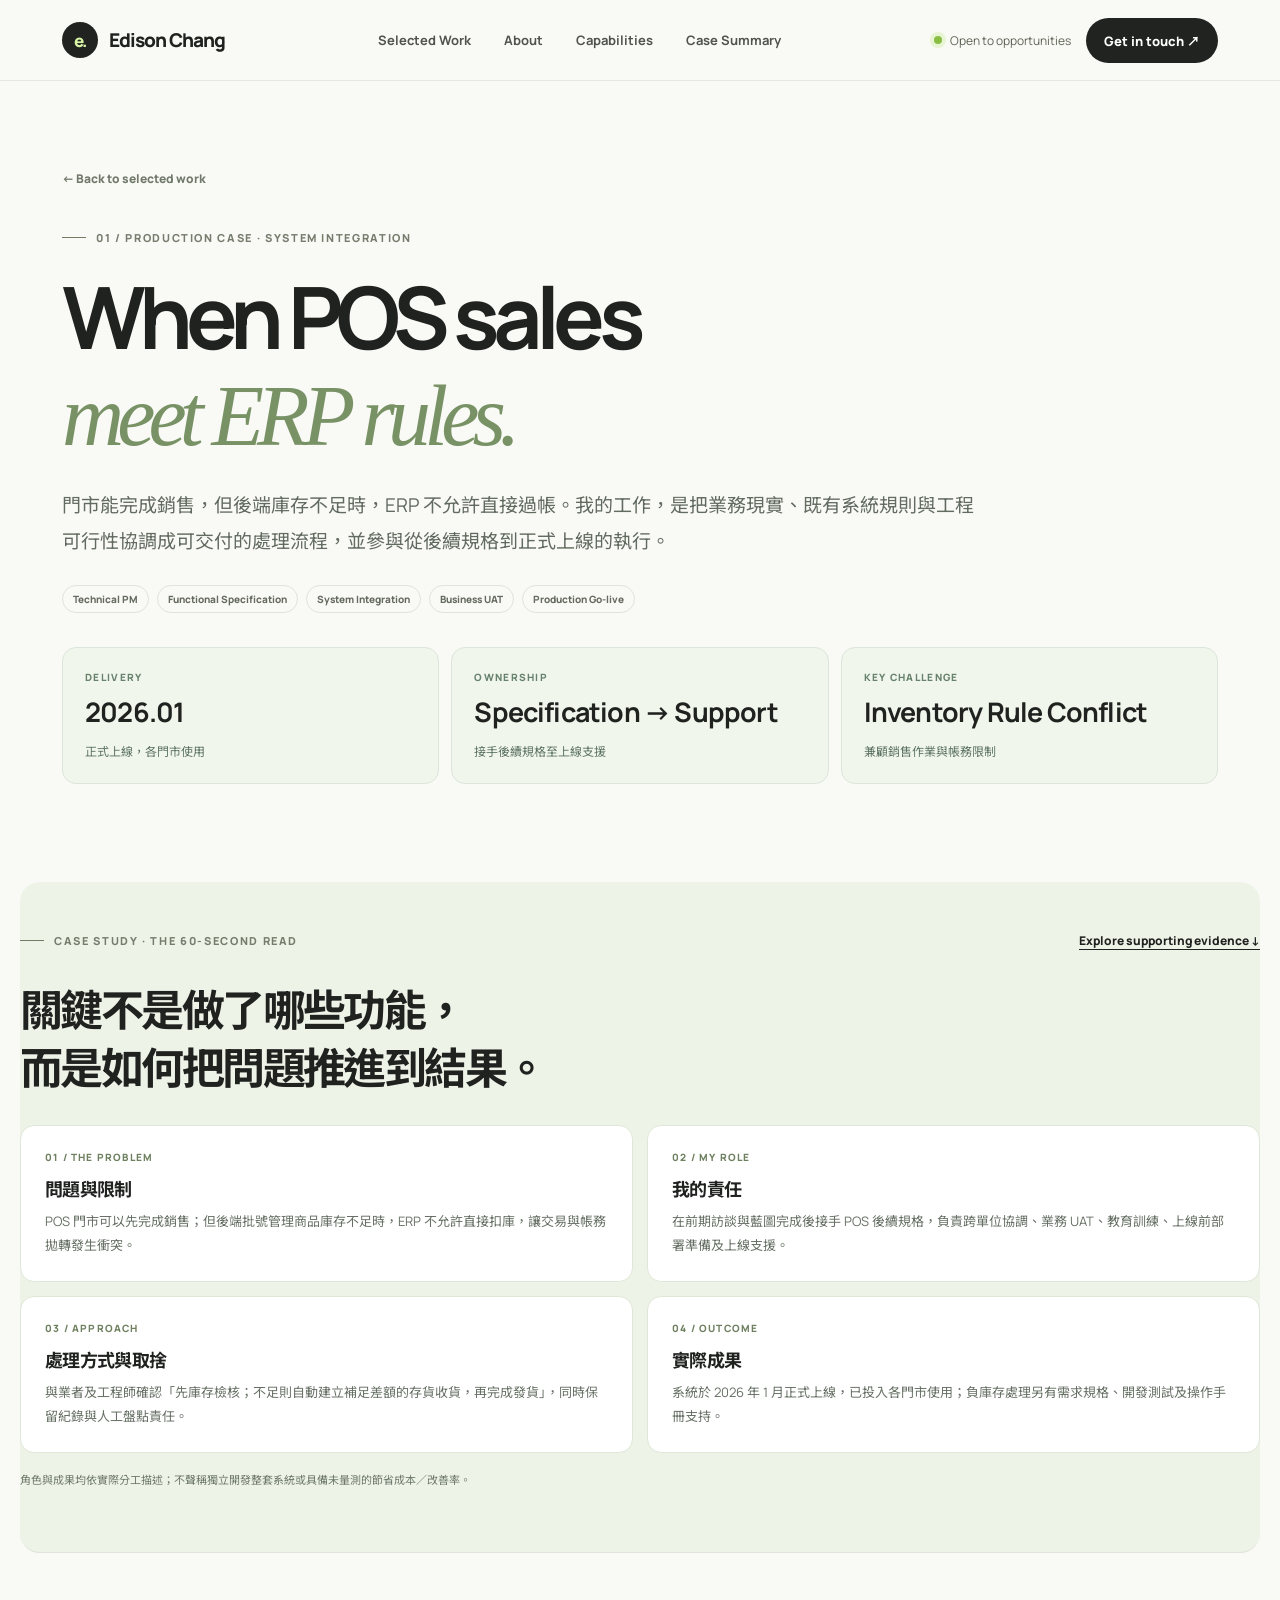
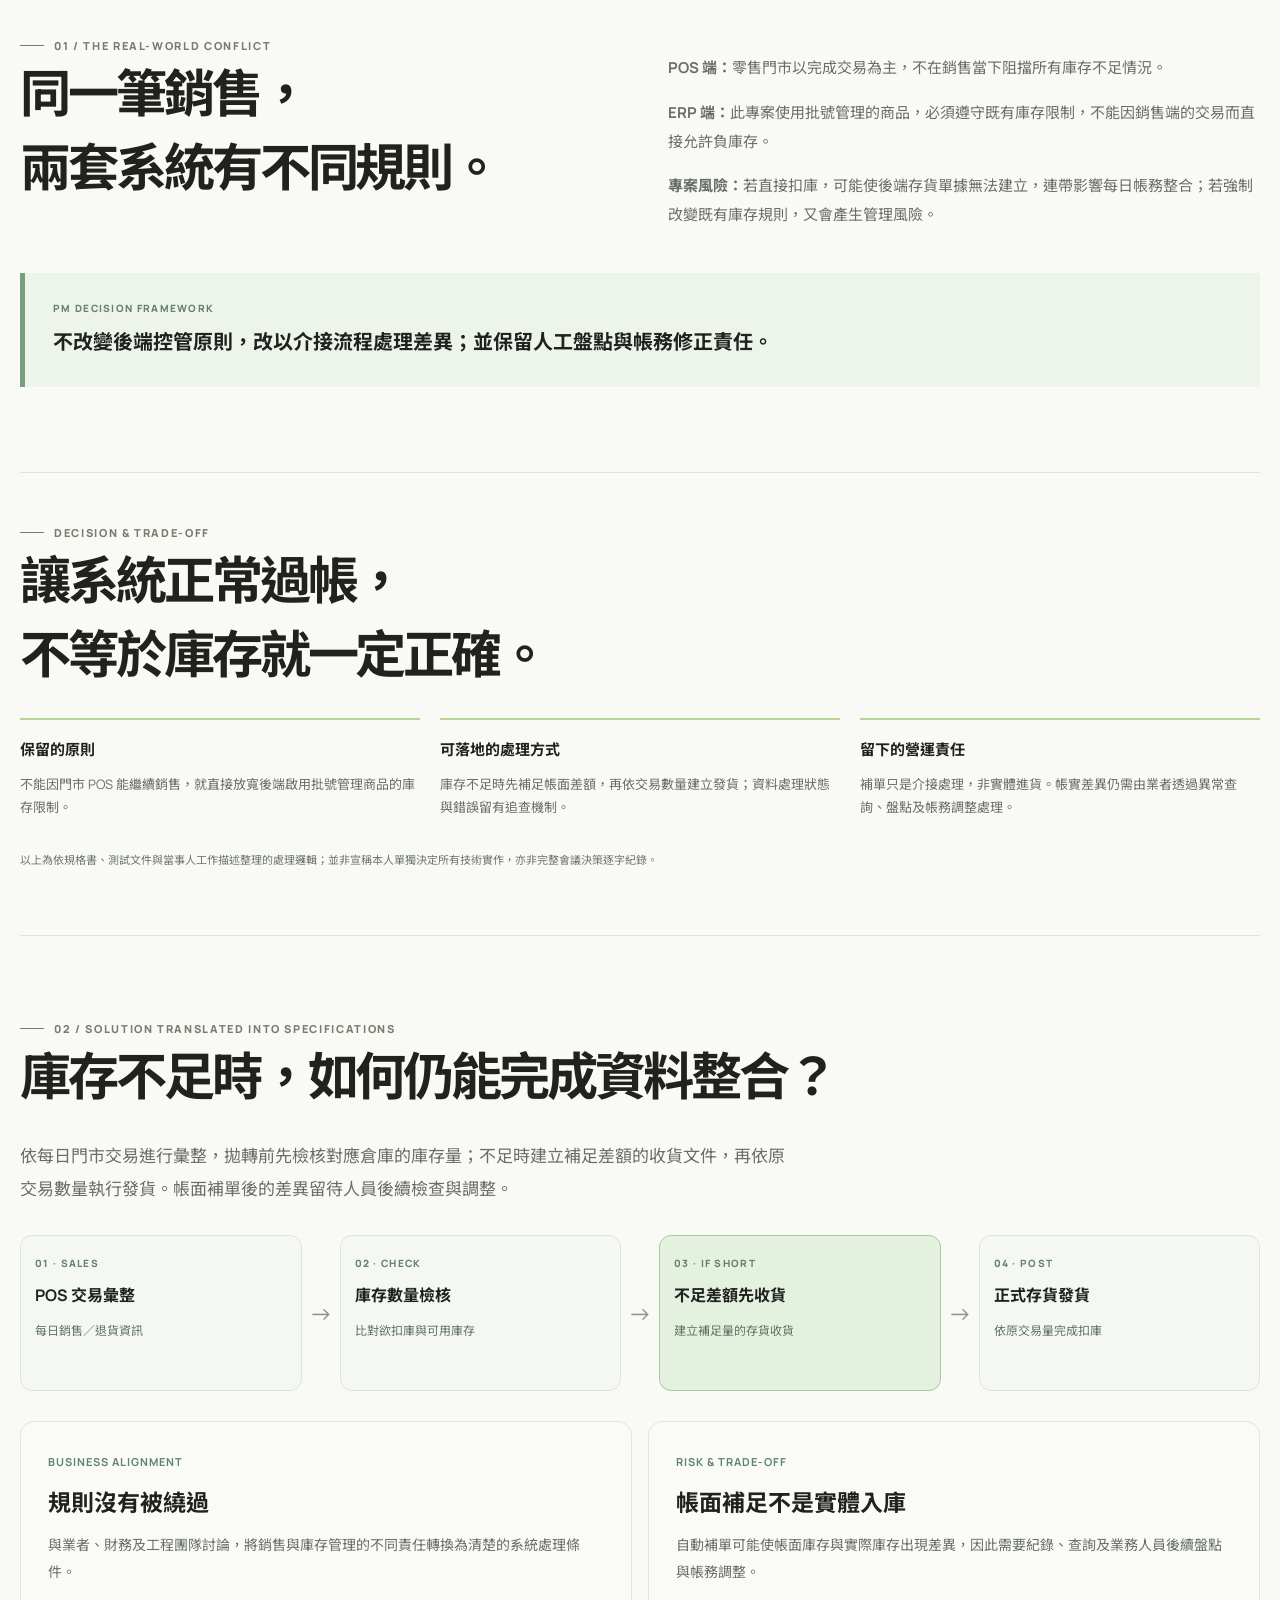
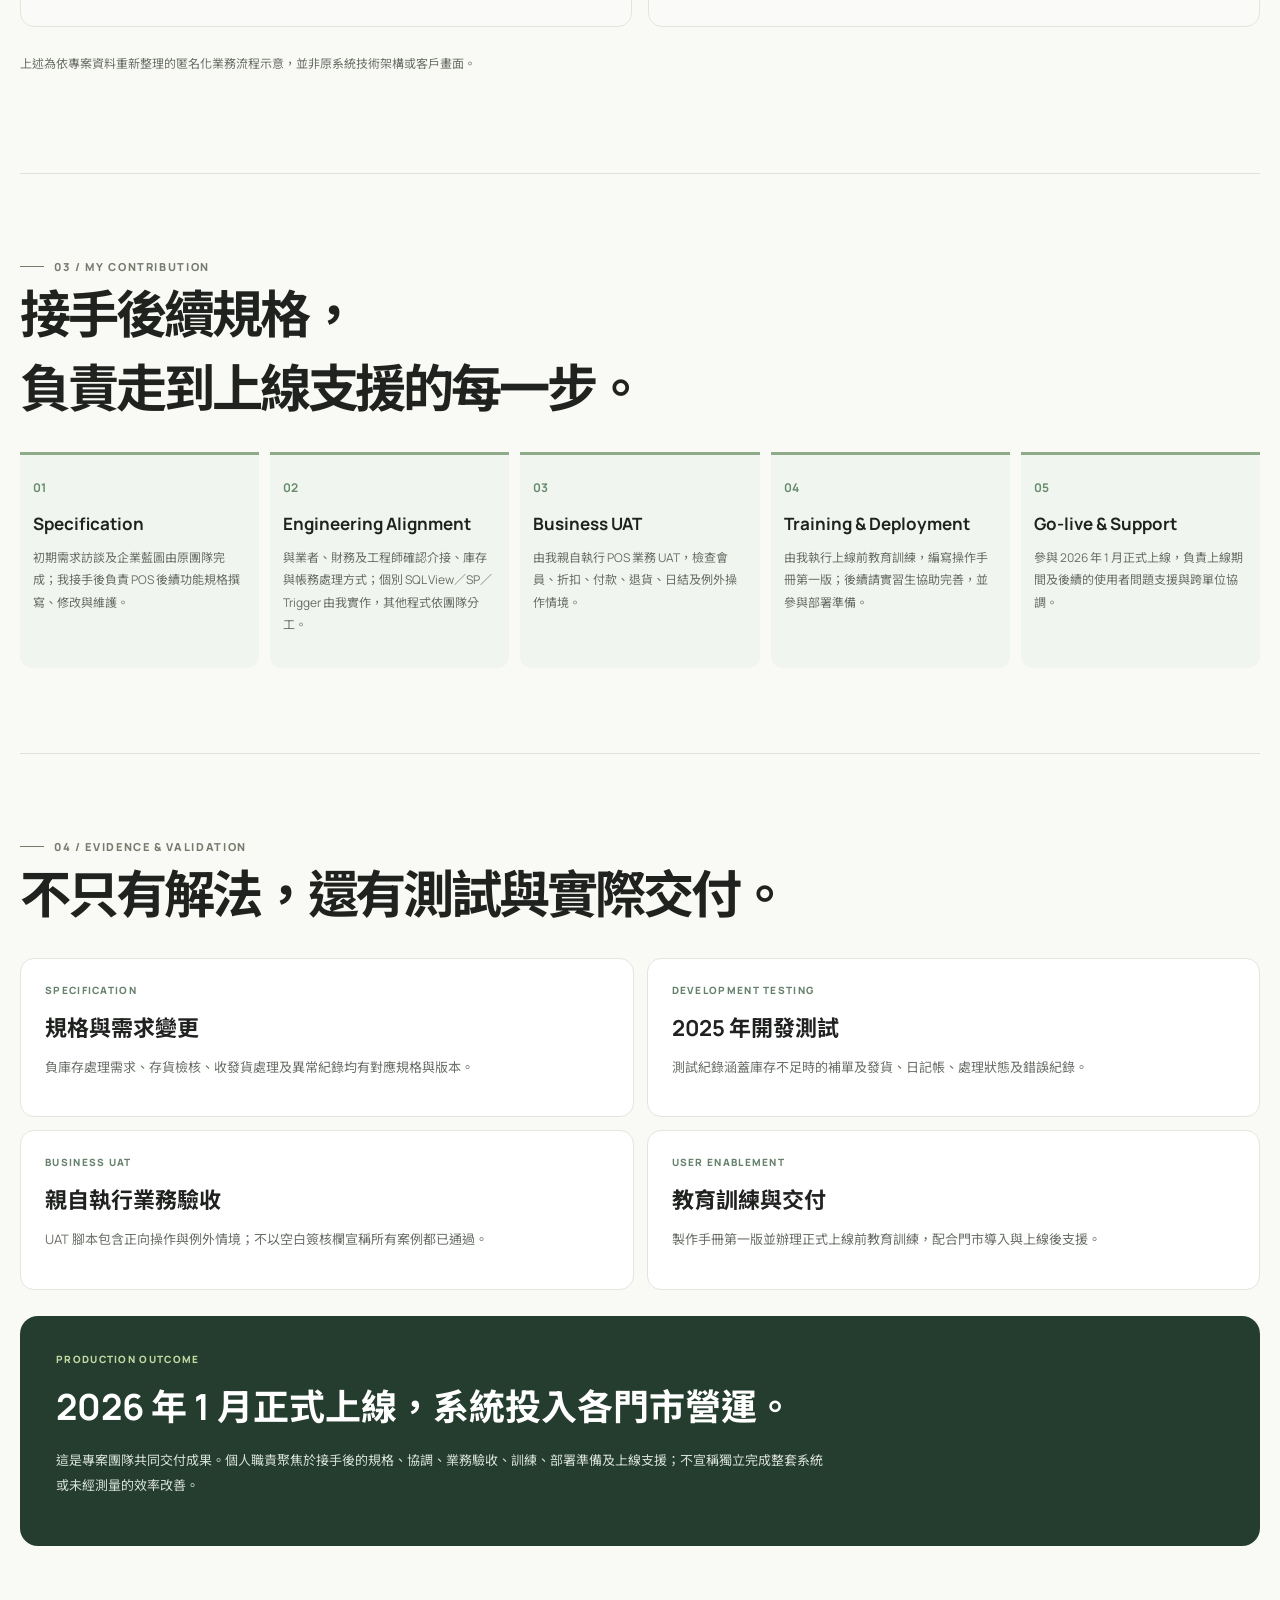
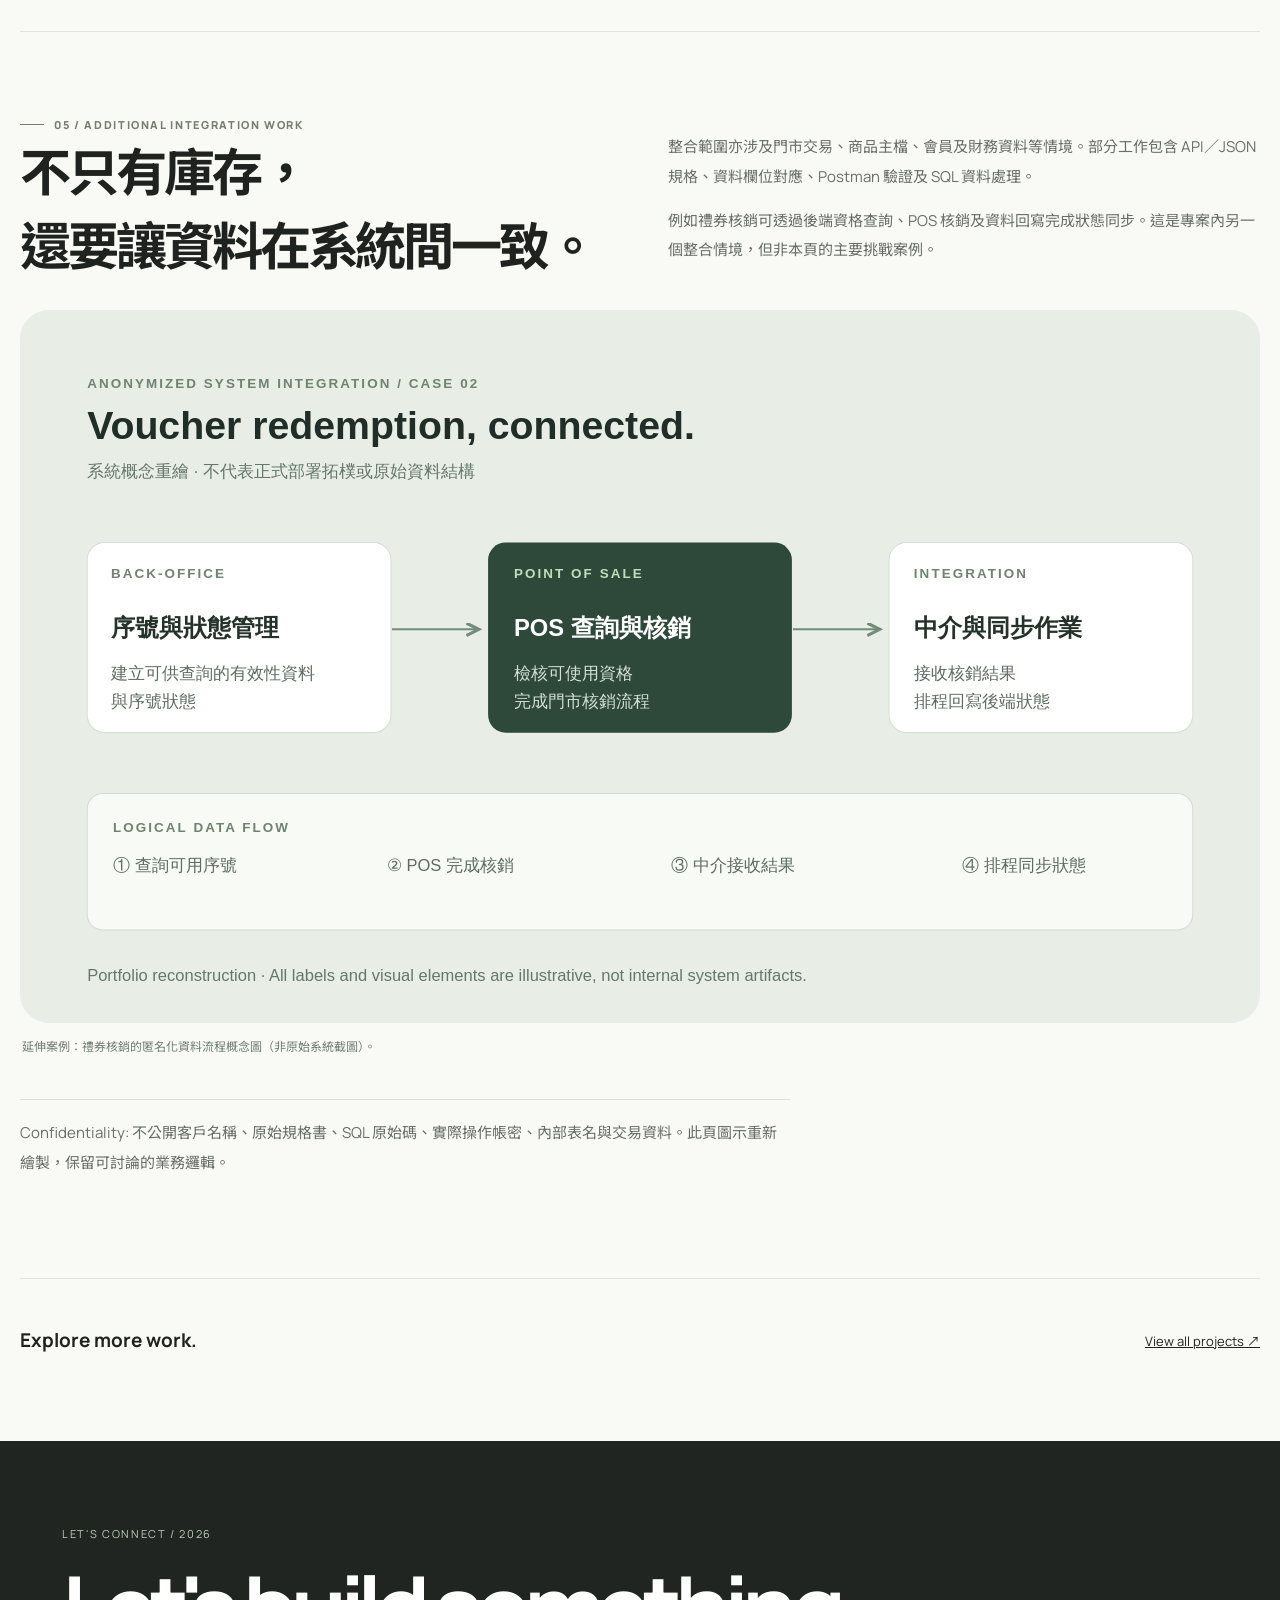
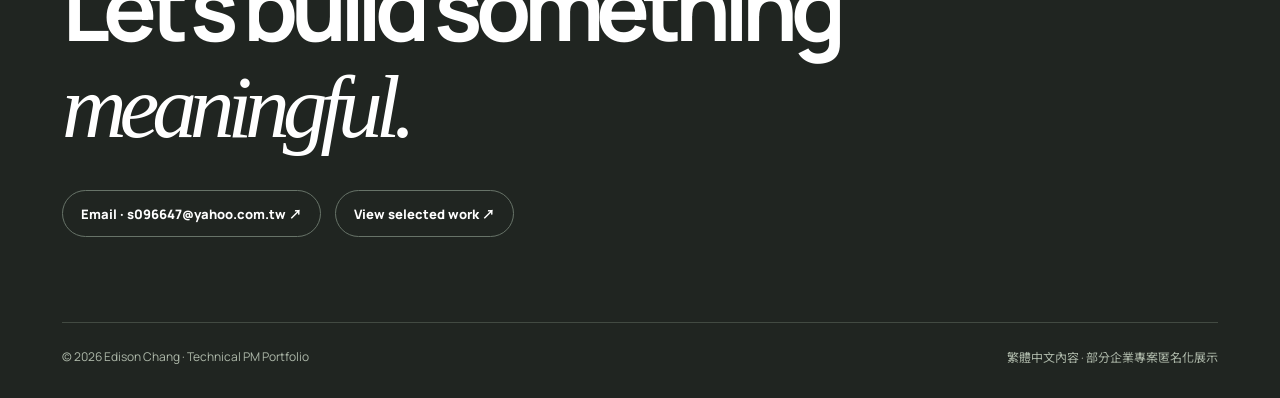
==== projects/voucher-system.html @ c7336bba "Add files via upload" ====
<!DOCTYPE html>
<!DOCTYPE html>

<html lang="zh-Hant"><head><meta charset="utf-8"/><meta content="width=device-width,initial-scale=1" name="viewport"/><meta content="Technical PM 專案案例：零售 POS 與 ERP 整合、負庫存規則衝突、功能規格、業務 UAT、教育訓練及正式上線。" name="description"/><title>POS &amp; Enterprise System Integration | Edison Chang</title><link href="../styles.css" rel="stylesheet"/></head><body><a class="skip-link" href="#main-content">跳至主要內容</a><header class="header"><div class="wrap nav"><a class="logo" href="../index.html"><span class="logo-mark">e.</span><span>Edison Chang</span></a><nav class="navlinks"><a href="../index.html#work">Selected Work</a><a href="../index.html#about">About</a><a href="../index.html#skills">Capabilities</a><a href="#executive-summary">Case Summary</a></nav><div class="nav-right"><span class="small-status"><i class="status-dot"></i>Open to opportunities</span><a class="btn" href="../index.html#contact">Get in touch ↗</a></div></div></header><main id="main-content">
<section class="wrap case-head v16-head">
<a class="back" href="../index.html#work">← Back to selected work</a>
<div class="overline" style="margin-top:42px">01 / PRODUCTION CASE · SYSTEM INTEGRATION</div>
<h1 class="case-title">When POS sales<br/><em class="voucher-italic">meet ERP rules.</em></h1>
<p class="case-lead">門市能完成銷售，但後端庫存不足時，ERP 不允許直接過帳。我的工作，是把業務現實、既有系統規則與工程可行性協調成可交付的處理流程，並參與從後續規格到正式上線的執行。</p>
<div class="case-tags"><span class="tag">Technical PM</span><span class="tag">Functional Specification</span><span class="tag">System Integration</span><span class="tag">Business UAT</span><span class="tag">Production Go-live</span></div>
<div class="v16-impact-strip"><div><small>DELIVERY</small><strong>2026.01</strong><span>正式上線，各門市使用</span></div><div><small>OWNERSHIP</small><strong>Specification → Support</strong><span>接手後續規格至上線支援</span></div><div><small>KEY CHALLENGE</small><strong>Inventory Rule Conflict</strong><span>兼顧銷售作業與帳務限制</span></div></div>
</section><section class="wrap case-section pm-executive" id="executive-summary">
<div class="pm-exec-top"><div class="overline">CASE STUDY · THE 60-SECOND READ</div><a class="pm-skip" href="#deep-dive">Explore supporting evidence ↓</a></div>
<h2>關鍵不是做了哪些功能，<br/>而是如何把問題推進到結果。</h2>
<div class="pm-decision-grid">
<article><span class="pm-kicker">01 / THE PROBLEM</span><h3>問題與限制</h3><p>POS 門市可以先完成銷售；但後端批號管理商品庫存不足時，ERP 不允許直接扣庫，讓交易與帳務拋轉發生衝突。</p></article>
<article><span class="pm-kicker">02 / MY ROLE</span><h3>我的責任</h3><p>在前期訪談與藍圖完成後接手 POS 後續規格，負責跨單位協調、業務 UAT、教育訓練、上線前部署準備及上線支援。</p></article>
<article><span class="pm-kicker">03 / APPROACH</span><h3>處理方式與取捨</h3><p>與業者及工程師確認「先庫存檢核；不足則自動建立補足差額的存貨收貨，再完成發貨」，同時保留紀錄與人工盤點責任。</p></article>
<article><span class="pm-kicker">04 / OUTCOME</span><h3>實際成果</h3><p>系統於 2026 年 1 月正式上線，已投入各門市使用；負庫存處理另有需求規格、開發測試及操作手冊支持。</p></article>
</div><p class="pm-evidence-note">角色與成果均依實際分工描述；不聲稱獨立開發整套系統或具備未量測的節省成本／改善率。</p>
</section>
<section class="wrap case-section v16-priority" id="deep-dive"><div class="overline">01 / The real-world conflict</div><div class="v16-split"><div><h2>同一筆銷售，<br/>兩套系統有不同規則。</h2></div><div><p><strong>POS 端：</strong>零售門市以完成交易為主，不在銷售當下阻擋所有庫存不足情況。</p><p><strong>ERP 端：</strong>此專案使用批號管理的商品，必須遵守既有庫存限制，不能因銷售端的交易而直接允許負庫存。</p><p><strong>專案風險：</strong>若直接扣庫，可能使後端存貨單據無法建立，連帶影響每日帳務整合；若強制改變既有庫存規則，又會產生管理風險。</p></div></div>
<div class="v16-callout"><span>PM DECISION FRAMEWORK</span><strong>不改變後端控管原則，改以介接流程處理差異；並保留人工盤點與帳務修正責任。</strong></div></section><section class="wrap case-section pm-decision-section"><div class="overline">DECISION &amp; TRADE-OFF</div><h2>讓系統正常過帳，<br/>不等於庫存就一定正確。</h2><div class="pm-tradeoff"><div><strong>保留的原則</strong><p>不能因門市 POS 能繼續銷售，就直接放寬後端啟用批號管理商品的庫存限制。</p></div><div><strong>可落地的處理方式</strong><p>庫存不足時先補足帳面差額，再依交易數量建立發貨；資料處理狀態與錯誤留有追查機制。</p></div><div><strong>留下的營運責任</strong><p>補單只是介接處理，非實體進貨。帳實差異仍需由業者透過異常查詢、盤點及帳務調整處理。</p></div></div><p class="pm-fineprint">以上為依規格書、測試文件與當事人工作描述整理的處理邏輯；並非宣稱本人單獨決定所有技術實作，亦非完整會議決策逐字紀錄。</p></section>
<section class="wrap case-section"><div class="overline">02 / Solution translated into specifications</div><h2>庫存不足時，如何仍能完成資料整合？</h2><p class="v15-lead">依每日門市交易進行彙整，拋轉前先檢核對應倉庫的庫存量；不足時建立補足差額的收貨文件，再依原交易數量執行發貨。帳面補單後的差異留待人員後續檢查與調整。</p>
<div class="v16-flow"><article><small>01 · SALES</small><strong>POS 交易彙整</strong><span>每日銷售／退貨資訊</span></article><i>→</i><article><small>02 · CHECK</small><strong>庫存數量檢核</strong><span>比對欲扣庫與可用庫存</span></article><i>→</i><article class="v16-highlight"><small>03 · IF SHORT</small><strong>不足差額先收貨</strong><span>建立補足量的存貨收貨</span></article><i>→</i><article><small>04 · POST</small><strong>正式存貨發貨</strong><span>依原交易量完成扣庫</span></article></div>
<div class="v15-dual"><article><span>BUSINESS ALIGNMENT</span><h3>規則沒有被繞過</h3><p>與業者、財務及工程團隊討論，將銷售與庫存管理的不同責任轉換為清楚的系統處理條件。</p></article><article><span>RISK &amp; TRADE-OFF</span><h3>帳面補足不是實體入庫</h3><p>自動補單可能使帳面庫存與實際庫存出現差異，因此需要紀錄、查詢及業務人員後續盤點與帳務調整。</p></article></div>
<p class="v15-caption">上述為依專案資料重新整理的匿名化業務流程示意，並非原系統技術架構或客戶畫面。</p></section>
<section class="wrap case-section"><div class="overline">03 / My contribution</div><h2>接手後續規格，<br/>負責走到上線支援的每一步。</h2>
<div class="v16-ownership"><article><b>01</b><h3>Specification</h3><p>初期需求訪談及企業藍圖由原團隊完成；我接手後負責 POS 後續功能規格撰寫、修改與維護。</p></article><article><b>02</b><h3>Engineering Alignment</h3><p>與業者、財務及工程師確認介接、庫存與帳務處理方式；個別 SQL View／SP／Trigger 由我實作，其他程式依團隊分工。</p></article><article><b>03</b><h3>Business UAT</h3><p>由我親自執行 POS 業務 UAT，檢查會員、折扣、付款、退貨、日結及例外操作情境。</p></article><article><b>04</b><h3>Training &amp; Deployment</h3><p>由我執行上線前教育訓練，編寫操作手冊第一版；後續請實習生協助完善，並參與部署準備。</p></article><article><b>05</b><h3>Go-live &amp; Support</h3><p>參與 2026 年 1 月正式上線，負責上線期間及後續的使用者問題支援與跨單位協調。</p></article></div></section>
<section class="wrap case-section"><div class="overline">04 / Evidence &amp; validation</div><h2>不只有解法，還有測試與實際交付。</h2><div class="v16-evidence-grid"><article><span>SPECIFICATION</span><h3>規格與需求變更</h3><p>負庫存處理需求、存貨檢核、收發貨處理及異常紀錄均有對應規格與版本。</p></article><article><span>DEVELOPMENT TESTING</span><h3>2025 年開發測試</h3><p>測試紀錄涵蓋庫存不足時的補單及發貨、日記帳、處理狀態及錯誤紀錄。</p></article><article><span>BUSINESS UAT</span><h3>親自執行業務驗收</h3><p>UAT 腳本包含正向操作與例外情境；不以空白簽核欄宣稱所有案例都已通過。</p></article><article><span>USER ENABLEMENT</span><h3>教育訓練與交付</h3><p>製作手冊第一版並辦理正式上線前教育訓練，配合門市導入與上線後支援。</p></article></div>
<div class="v16-result"><small>PRODUCTION OUTCOME</small><h3>2026 年 1 月正式上線，系統投入各門市營運。</h3><p>這是專案團隊共同交付成果。個人職責聚焦於接手後的規格、協調、業務驗收、訓練、部署準備及上線支援；不宣稱獨立完成整套系統或未經測量的效率改善。</p></div></section>
<section class="wrap case-section"><div class="overline">05 / Additional integration work</div><div class="v16-split"><h2>不只有庫存，<br/>還要讓資料在系統間一致。</h2><div><p>整合範圍亦涉及門市交易、商品主檔、會員及財務資料等情境。部分工作包含 API／JSON 規格、資料欄位對應、Postman 驗證及 SQL 資料處理。</p><p>例如禮券核銷可透過後端資格查詢、POS 核銷及資料回寫完成狀態同步。這是專案內另一個整合情境，但非本頁的主要挑戰案例。</p></div></div><figure class="voucher-figure voucher-figure-secondary"><img alt="禮券資格查詢、POS 核銷與資料同步之匿名化概念圖" loading="lazy" src="../assets/voucher-workflow-concept.svg"/><figcaption>延伸案例：禮券核銷的匿名化資料流程概念圖（非原始系統截圖）。</figcaption></figure><p class="v16-confidential">Confidentiality: 不公開客戶名稱、原始規格書、SQL 原始碼、實際操作帳密、內部表名與交易資料。此頁圖示重新繪製，保留可討論的業務邏輯。</p></section>
<div class="wrap case-next"><strong>Explore more work.</strong><a href="../index.html#work">View all projects ↗</a></div>
</main><footer class="footer" id="contact"><div class="wrap"><div class="footer-label">LET'S CONNECT / 2026</div><h2 class="footer-big">Let's build something<br/><em>meaningful.</em></h2><div class="footer-actions"><a aria-label="寄送求職聯絡 Email 至 s096647@yahoo.com.tw" class="btn btn-outline" href="mailto:s096647@yahoo.com.tw">Email · s096647@yahoo.com.tw ↗</a><a class="btn btn-outline" href="../index.html#work">View selected work ↗</a></div><div class="footer-row"><span>© 2026 Edison Chang · Technical PM Portfolio</span><span>繁體中文內容 · 部分企業專案匿名化展示</span></div></div></footer></body></html>
---- styles.css ----
@import url('https://fonts.googleapis.com/css2?family=DM+Sans:wght@400;500;600;700&family=Manrope:wght@400;500;600;700;800&family=Noto+Sans+TC:wght@400;500;600;700&display=swap');
:root{--ink:#202220;--muted:#797a74;--paper:#f9f9f5;--surface:#fff;--line:#e7e8e1;--green:#c9ee89;--radius:20px;--max:1240px}*{box-sizing:border-box}html{scroll-behavior:smooth}body{margin:0;color:var(--ink);background:var(--paper);font-family:'Manrope','Noto Sans TC',sans-serif;-webkit-font-smoothing:antialiased}a{color:inherit;text-decoration:none}a:focus-visible,button:focus-visible{outline:3px solid #88b82e;outline-offset:3px}.wrap{max-width:var(--max);margin:auto;padding:0 42px}.header{background:rgba(249,249,245,.96);border-bottom:1px solid #e7e7df;position:sticky;top:0;z-index:50;backdrop-filter:blur(18px)}.nav{height:80px;display:flex;align-items:center;justify-content:space-between;gap:25px}.logo{display:flex;align-items:center;gap:11px;font-weight:800;letter-spacing:-.055em;font-size:19px}.logo-mark{width:36px;height:36px;border-radius:50%;background:#202320;color:#d7f3a4;display:grid;place-items:center;font-size:17px;letter-spacing:-.08em}.navlinks{display:flex;gap:33px;font-size:13px;color:#50534e;font-weight:700;align-items:center}.navlinks a:hover{color:#738f30}.nav-right{display:flex;gap:15px;align-items:center}.small-status{font-size:12px;display:flex;align-items:center;gap:8px;color:#5f6456}.status-dot{height:8px;width:8px;border-radius:50%;background:#8abd43;box-shadow:0 0 0 4px #e8f5d4}.menu-link{display:none}.btn{border-radius:100px;background:#202320;color:#fff;font-size:13px;font-weight:800;padding:13px 18px;display:inline-flex;align-items:center;justify-content:center;gap:12px;transition:transform .22s,background .22s}.btn:hover{transform:translateY(-2px);background:#465239}.btn-outline{border:1px solid #cbd0c6;background:transparent;color:var(--ink)}.btn-outline:hover{background:#edefe7}.intro{padding-top:100px;padding-bottom:70px;display:grid;grid-template-columns:1.45fr .55fr;gap:50px;align-items:end}.overline{display:flex;gap:10px;align-items:center;text-transform:uppercase;letter-spacing:.15em;font-size:11px;font-weight:800;color:#777d6e}.overline:before{content:'';width:24px;height:1px;background:#747c66}.hero-title{font-size:clamp(51px,6.45vw,93px);letter-spacing:-.09em;line-height:1.055;font-weight:700;margin:28px 0 22px;max-width:990px}.hero-title .italic{font-family:Georgia,serif;font-weight:400;font-style:italic;letter-spacing:-.09em}.hero-title .mint{display:inline-block;background:#def4b5;padding:0 .12em .1em;border-radius:9px;transform:rotate(-1.4deg)}.hero-copy{font-size:16px;line-height:1.95;color:#666960;max-width:670px;margin:0}.hero-aside{display:flex;flex-direction:column;align-items:flex-start;gap:25px;padding-bottom:10px}.avatar{height:66px;width:66px;border-radius:50%;display:grid;place-items:center;background:#e2ead6;border:1px solid #d3dec2;font-family:Georgia,serif;font-size:23px;color:#3f4b33}.hero-aside p{font-size:12px;line-height:1.85;color:#74766e;max-width:240px;margin:0}.hero-cta{display:flex;gap:12px;flex-wrap:wrap}.section{padding:35px 0 120px}.section-line{border-top:1px solid #d6d8d0;padding-top:26px;display:flex;justify-content:space-between;align-items:center;gap:20px;margin-bottom:37px}.section-label{font-size:13px;font-weight:800;letter-spacing:-.035em}.section-note{font-size:12px;color:#81847b}.project-grid{display:grid;grid-template-columns:repeat(12,minmax(0,1fr));gap:62px 24px}.project{grid-column:span 6;min-width:0}.project.main{grid-column:span 12}.project-art{height:376px;border-radius:16px;position:relative;overflow:hidden;display:block;transition:transform .32s cubic-bezier(.2,.7,.2,1),box-shadow .32s;background:#dde6d6}.project.main .project-art{height:470px}.project-art:hover{transform:translateY(-5px);box-shadow:0 25px 60px rgba(29,39,25,.12)}.project-art .art-caption{position:absolute;top:19px;left:21px;font-size:10px;font-weight:800;letter-spacing:.08em;z-index:4;background:rgba(255,255,255,.86);padding:8px 11px;border-radius:50px;backdrop-filter:blur(8px)}.project-meta{display:flex;align-items:flex-start;justify-content:space-between;margin-top:19px;gap:20px}.project h3{font-size:23px;letter-spacing:-.055em;line-height:1.38;margin:0 0 8px}.project p{font-size:13px;color:#777a74;line-height:1.8;margin:0}.project .num{font-size:11px;color:#93978e;font-weight:800;padding-top:7px;white-space:nowrap}.taglist{margin-top:15px;display:flex;gap:7px;flex-wrap:wrap}.tag{font-size:10px;font-weight:800;border:1px solid #e2e3db;padding:6px 10px;border-radius:50px;color:#666b61}.project.main .project-meta{padding:0 4px}.project.main h3{font-size:28px}.art-projectflow{background:#d9e7d2}.art-projectflow:before{content:'';position:absolute;width:640px;height:640px;border-radius:50%;background:#c5ddbc;right:-70px;top:-265px}.art-projectflow:after{content:'';position:absolute;inset:auto auto -200px -160px;height:500px;width:500px;border:1px solid rgba(70,100,61,.13);border-radius:50%}.art-window{position:absolute;left:13%;right:13%;top:17%;bottom:-45px;background:#fff;border:1px solid #d1d6cf;box-shadow:0 25px 45px rgba(53,70,50,.19);border-radius:13px 13px 0 0;transform:rotate(-3deg);display:flex;overflow:hidden;z-index:2}.art-side{width:22%;background:#1e2828;color:#a9c3bb;padding:17px 12px;display:flex;flex-direction:column;gap:19px;flex-shrink:0}.art-side .art-brand{font-size:15px;font-weight:800;color:#f0ffea}.art-side i{display:block;width:74%;height:7px;background:#4e625b;border-radius:10px}.art-side i:nth-child(3){width:52%}.art-side i:nth-child(4){width:87%}.art-work{padding:21px 23px;width:78%;background:#fcfdfb}.art-toolbar{height:11px;width:39%;background:#3d4740;border-radius:8px;margin-bottom:26px}.art-cards{display:flex;gap:10px}.art-kpi{flex:1;border:1px solid #e3e8e0;background:#f6f9f5;border-radius:10px;height:100px;padding:15px}.art-kpi small{display:block;height:6px;background:#b5c5b1;border-radius:8px;width:55%}.art-kpi b{display:block;font-size:24px;margin-top:9px;color:#2b3430;line-height:1}.art-kpi:first-child{background:#e8f4dd}.art-chart{margin-top:14px;background:#f8faf7;border:1px solid #e3e8e0;border-radius:9px;padding:22px;height:150px;display:flex;align-items:flex-end;gap:12px}.art-chart i{display:block;flex:1;height:var(--h);background:#a4c4a8;border-radius:5px 5px 0 0}.art-chart i:nth-child(2n){background:#315a4a}.art-voucher{background:#ebe8dd}.art-voucher:before{content:'';position:absolute;background:#d7d0be;border-radius:50%;width:340px;height:340px;right:-90px;top:-150px}.flow-poster{position:absolute;left:9%;right:9%;top:17%;bottom:15%;background:#262b26;color:#fff;display:flex;align-items:center;justify-content:center;padding:25px;border-radius:12px;box-shadow:0 25px 50px rgba(15,18,14,.25);transform:rotate(-3deg)}.flow-unit{display:flex;align-items:center;gap:12px;width:100%;justify-content:center}.flow-unit .block{width:24%;padding:20px 8px;text-align:center;border:1px solid #a7ae9f;color:#e3e9dc;font-size:12px;border-radius:8px;font-weight:700}.flow-unit .block.strong{background:#d9edbd;color:#243026;border-color:#d9edbd}.flow-unit .arrow{font-size:23px;color:#cfe5b8}.flow-bottom{position:absolute;bottom:25px;left:30px;color:#9eae9d;font-size:10px;letter-spacing:.13em}.art-robot{background:#e7dfe9}.art-robot:before{content:'';position:absolute;width:440px;height:440px;background:#d5c8e0;border-radius:50%;top:75px;right:25px}.robot-caption{position:absolute;top:65px;left:36px;color:#53405a;font-family:Georgia,serif;font-style:italic;font-size:52px;letter-spacing:-.06em;z-index:2}.robot{position:absolute;right:17%;bottom:-55px;width:200px;height:295px;z-index:2}.robot-head{width:150px;height:121px;border-radius:48% 48% 39% 39%;background:#f7f6f0;border:4px solid #b6abbf;position:absolute;left:25px;top:0;box-shadow:inset 0 -17px 21px #e0dae1}.robot-face{background:#30303b;height:79px;width:116px;border-radius:47px 47px 37px 37px;position:absolute;left:17px;top:15px}.robot-face:before,.robot-face:after{content:'';position:absolute;width:14px;height:12px;border-radius:50%;background:#b8f2ce;top:30px;box-shadow:0 0 12px #a6f4cf}.robot-face:before{left:28px}.robot-face:after{right:28px}.robot-body{position:absolute;left:30px;top:120px;width:140px;height:170px;background:linear-gradient(140deg,#fff,#cec7d4);border-radius:50px 50px 42px 42px;border:4px solid #b6abbf}.robot-panel{position:absolute;left:46px;top:32px;width:48px;height:65px;border-radius:10px;background:#323341;border:5px solid #aaa1b0}.art-robot .sticker{position:absolute;bottom:25px;left:30px;z-index:3;background:#fff;border-radius:100px;padding:10px 15px;font-size:11px;font-weight:800;transform:rotate(-6deg)}.art-auto{background:#dde5ef}.art-auto:before{content:'';position:absolute;inset:0;background:radial-gradient(circle at 70% 25%,#c3d1ed,transparent 49%)}.auto-window{position:absolute;top:18%;left:12%;width:76%;height:77%;background:#f9fafc;border:1px solid #c9d2e1;border-radius:12px;box-shadow:0 28px 50px #778ca75e;transform:rotate(3deg);padding:15px}.auto-top{height:23px;border-bottom:1px solid #d9e0e9;color:#6e7994;font-size:9px;font-weight:800}.auto-canvas{display:flex;align-items:center;gap:9px;justify-content:center;height:85%}.auto-node{height:68px;flex:1;border:1px solid #cfdae9;background:white;border-radius:10px;display:flex;align-items:center;justify-content:center;text-align:center;font-size:10px;font-weight:800;color:#48566f;padding:7px}.auto-node:first-child{background:#e5edfa}.auto-node:last-child{background:#d7e9e2}.auto-arrow{font-size:18px;color:#6785a9}.mini-rule{height:1px;background:#dbddd4;margin:14px 0}.two-col{display:grid;grid-template-columns:1fr 1fr;gap:70px}.section-title{font-size:clamp(34px,4.3vw,56px);letter-spacing:-.065em;line-height:1.22;margin:0 0 24px}.copy{color:#6d716b;font-size:15px;line-height:2}.skills{display:grid;grid-template-columns:repeat(3,1fr);gap:18px}.skill-block{border-top:1px solid #d9dcd3;padding-top:18px}.skill-block span{font-size:11px;color:#8d9186}.skill-block h4{margin:13px 0;font-size:18px;letter-spacing:-.035em}.skill-block p{color:#73776d;font-size:13px;line-height:1.9}.footer{background:#202521;color:#fff;margin-top:40px;padding:85px 0 32px}.footer-label{font-size:11px;color:#bccdb8;text-transform:uppercase;letter-spacing:.15em}.footer-big{font-size:clamp(39px,7vw,95px);letter-spacing:-.08em;line-height:1.07;margin:18px 0 35px;max-width:920px}.footer-big em{font-family:Georgia,serif;font-weight:400}.footer-actions{display:flex;gap:14px;flex-wrap:wrap}.footer .btn{background:#d7efb8;color:#263126}.footer .btn:hover{background:#fff}.footer .btn-outline{background:transparent;color:#fff;border-color:#677368}.footer-row{border-top:1px solid #424a42;margin-top:85px;padding-top:25px;display:flex;justify-content:space-between;font-size:12px;color:#aeb9aa;gap:16px}.disclaimer{font-size:11px;line-height:1.8;color:#81887c}.case-head{padding-top:85px;padding-bottom:58px}.back{font-weight:800;font-size:12px;color:#70786a}.case-title{font-size:clamp(48px,7vw,86px);line-height:1.12;letter-spacing:-.08em;margin:23px 0 22px;max-width:1000px}.case-lead{color:#626b60;max-width:750px;font-size:17px;line-height:1.9}.case-tags{display:flex;gap:8px;flex-wrap:wrap;margin:26px 0}.case-visual{height:510px;margin:0 auto;border-radius:18px;position:relative;overflow:hidden}.case-visual .art-caption{position:absolute;top:20px;left:20px;z-index:5;border-radius:50px;padding:9px 13px;background:#fff9;font-size:10px;letter-spacing:.08em;font-weight:800}.case-facts{display:grid;grid-template-columns:repeat(3,1fr);padding:38px 0;border-bottom:1px solid #d7dcd2;gap:25px}.case-facts label{display:block;font-size:11px;color:#7f837c;margin-bottom:12px}.case-facts strong{font-size:15px}.case-section{padding:85px 0;border-bottom:1px solid #e0e2db}.case-section h2{font-size:clamp(30px,4vw,52px);letter-spacing:-.06em;margin:0 0 30px}.case-section p{max-width:770px;color:#696f67;line-height:2;font-size:15px}.case-points{display:grid;grid-template-columns:repeat(3,1fr);gap:20px;margin-top:40px}.case-point{border-top:1px solid #ccd4c7;padding-top:20px}.case-point b{font-size:12px;color:#7c8873}.case-point h3{font-size:20px;margin:16px 0 8px;letter-spacing:-.035em}.case-point p{font-size:13px;margin:0;line-height:1.85}.case-steps{display:flex;align-items:stretch;gap:7px;flex-wrap:wrap;margin-top:30px}.case-step{background:white;border:1px solid #dfe4da;border-radius:12px;flex:1;min-width:140px;padding:22px 14px}.case-step small{font-size:11px;color:#7d8e66}.case-step h4{font-size:14px;margin:15px 0 8px}.case-step p{font-size:12px;line-height:1.7;margin:0}.case-warning{font-size:12px;color:#70776b;background:#edf1e7;border-left:3px solid #9cb879;padding:16px 18px;margin:28px 0}.case-next{display:flex;align-items:center;justify-content:space-between;gap:15px;padding:48px 0}.case-next strong{font-size:19px}.case-next a{text-decoration:underline;font-size:13px}.site-note{background:#edf3e3;border-radius:14px;padding:20px;font-size:13px;color:#485341;line-height:1.9}.mobile-br{display:none}@media(max-width:1000px){.wrap{padding:0 26px}.navlinks{gap:18px}.intro{padding-top:70px}.project.main .project-art{height:420px}.project-art{height:340px}.case-visual{height:430px}}@media(max-width:760px){.wrap{padding:0 20px}.nav{height:70px}.navlinks{display:none}.menu-link{display:inline;font-size:13px;font-weight:800}.small-status{display:none}.intro{display:block;padding:68px 0 52px}.hero-title{font-size:clamp(45px,11vw,69px)}.hero-aside{padding-top:35px;flex-direction:row;align-items:center}.hero-aside .avatar{display:none}.section{padding-bottom:78px}.project-grid{grid-template-columns:1fr;gap:42px}.project,.project.main{grid-column:span 1}.project-art,.project.main .project-art{height:295px}.project h3,.project.main h3{font-size:21px}.two-col{grid-template-columns:1fr;gap:22px}.skills{grid-template-columns:1fr}.footer{padding-top:60px}.footer-row{flex-direction:column;margin-top:60px}.case-head{padding-top:52px}.case-visual{height:300px}.case-facts{grid-template-columns:1fr;padding:30px 0}.case-section{padding:60px 0}.case-points{grid-template-columns:1fr}.art-window{left:6%;right:6%;top:23%}.art-side{width:22%}.art-work{padding:15px}.art-kpi{height:70px;padding:9px}.art-kpi b{font-size:19px}.flow-poster{left:5%;right:5%;top:22%;bottom:19%;padding:12px}.flow-unit{gap:3px}.flow-unit .block{padding:14px 3px;font-size:8px}.flow-unit .arrow{font-size:13px}.robot-caption{font-size:37px;left:22px}.robot{transform:scale(.8);transform-origin:bottom right;right:13%;bottom:-44px}.auto-window{top:20%;left:6%;width:88%}}
@media(prefers-reduced-motion:reduce){html{scroll-behavior:auto}.project-art,.btn{transition:none}}
.case-visual>.project-art{height:100%;border-radius:18px}.case-visual>.project-art .art-window{top:16%;bottom:-35px}


/* ProjectFlow V4 editorial case study */
.case-head-v4{padding-bottom:42px}.case-head-v4 .case-title{max-width:1150px;font-size:clamp(52px,7.8vw,112px);line-height:1.01;letter-spacing:-.075em;margin-top:25px}.v4-serif{font-family:Georgia,'Times New Roman',serif;font-weight:400;font-style:italic;letter-spacing:-.075em;color:#6c844e}.v4-hero-stage{margin:0;background:#d8e6d0;border-radius:18px;padding:24px 6% 0;overflow:hidden;position:relative}.v4-stage-top{display:flex;justify-content:space-between;gap:16px;font-size:10px;letter-spacing:.12em;font-weight:800;color:#55654c;margin-bottom:19px}.v4-browser{max-width:960px;margin:0 auto -12px;box-shadow:0 28px 70px #5c765b48;border-radius:14px 14px 0 0;background:white;overflow:hidden;border:1px solid #b5c7b6}.v4-browser-bar{height:36px;border-bottom:1px solid #e4e7e4;display:flex;justify-content:space-between;align-items:center;padding:0 16px;color:#9aa39c;font-size:10px}.v4-dots{display:flex;gap:5px}.v4-dots i{width:7px;height:7px;border-radius:50%;background:#d7dcd6}.v4-app{display:grid;grid-template-columns:175px 1fr;min-height:355px}.v4-app-side{background:#222e2b;color:#bbc8bb;padding:20px 14px;display:flex;flex-direction:column;gap:13px;font-size:10px}.v4-app-side strong{font-size:15px;color:#fff;margin-bottom:15px}.v4-app-side small{color:#7c9182;font-size:9px;letter-spacing:.13em}.v4-app-active{background:#3c5247;color:#fff!important;border-radius:6px;padding:10px 8px;margin:-10px -6px 0}.v4-sidebar-foot{margin-top:auto;border-top:1px solid #3c4b45;padding-top:12px;font-size:9px;color:#8da08f}.v4-app-main{padding:26px 27px;background:#fbfcfa}.v4-ui-heading{display:flex;justify-content:space-between;gap:10px}.v4-ui-heading small{color:#88a08e;font-size:8px;letter-spacing:.12em}.v4-ui-heading h3{font-size:19px;letter-spacing:-.04em;margin:4px 0}.v4-ui-heading p{font-size:10px;color:#87948b;margin:0}.v4-ui-pill{font-size:9px;background:#eff7e9;border-radius:30px;color:#5a7f4b;padding:8px 12px;height:max-content}.v4-kpis{display:grid;grid-template-columns:repeat(3,1fr);gap:12px;margin:24px 0 15px}.v4-kpis>div{background:#fff;border:1px solid #e9eee7;padding:15px;border-radius:9px;min-height:104px}.v4-kpis small,.v4-kpis em{display:block;color:#849389;font-size:9px;font-style:normal}.v4-kpis b{display:block;font-size:31px;line-height:1.2;color:#24332c;margin:6px 0}.v4-content-row{display:grid;grid-template-columns:1.4fr 1fr;gap:12px}.v4-graph,.v4-todo{border:1px solid #e9eee7;background:white;border-radius:9px;padding:14px}.v4-charthead{display:flex;justify-content:space-between;font-size:10px}.v4-charthead small{color:#89978b}.v4-bars{display:flex;gap:13px;align-items:flex-end;height:105px;border-bottom:1px solid #e7ebe5;margin-top:12px;padding:0 8px}.v4-bars i{display:block;height:var(--v);flex:1;background:#a1c48b;border-radius:4px 4px 0 0}.v4-bars i:nth-child(3n){background:#345748}.v4-axis{display:flex;justify-content:space-between;font-size:8px;color:#99a49a;margin-top:5px}.v4-todo{font-size:10px}.v4-todo strong{display:block;margin-bottom:15px}.v4-todo div{display:flex;align-items:center;gap:8px;padding:9px 0;border-bottom:1px solid #f0f2ef;color:#516356}.v4-todo div span{font-size:9px;color:#9aa99a}.v4-todo div b{margin-left:auto;font-size:8px;color:#91a495}.v4-hero-stage figcaption{color:#54644a;font-size:10px;padding:17px 0 20px;line-height:1.7}.v4-split{display:grid;grid-template-columns:1.1fr .9fr;gap:65px}.v4-split p:first-child{margin-top:0}.v4-contribution-grid{display:grid;grid-template-columns:repeat(4,1fr);gap:25px;margin-top:40px}.v4-contribution-grid>div{border-top:1px solid #bfc8ba;padding-top:18px}.v4-contribution-grid span{font-size:11px;color:#82927b;font-weight:800}.v4-contribution-grid h3{font-size:20px;letter-spacing:-.05em;margin:20px 0 9px}.v4-contribution-grid p{font-size:13px;line-height:1.9}.v4-architecture{max-width:875px;margin:35px auto 20px;text-align:center}.v4-arch-box{background:white;border:1px solid #dfe5dc;border-radius:13px;padding:23px}.v4-arch-box small{font-size:10px;letter-spacing:.13em;color:#819677;font-weight:800}.v4-arch-box h3{font-size:23px;letter-spacing:-.04em;margin:9px 0}.v4-arch-box p{margin:0 auto;font-size:12px}.v4-arch-box:last-child{background:#29362f;color:white}.v4-arch-box:last-child p{color:#b8c6b9}.v4-arch-arrow{font-size:22px;color:#75915d;padding:8px}.v4-arch-arrow span{font-size:10px;color:#83917f;margin-left:12px}.v4-logic-notes{display:grid;grid-template-columns:repeat(3,1fr);gap:12px;margin-top:20px}.v4-logic-notes div{border-top:1px solid #d8e1d3;padding:16px 0}.v4-logic-notes strong{display:block;font-size:12px}.v4-logic-notes span{font-size:11px;color:#778174}.v4-module-list{margin-top:32px}.v4-module-list>div{display:grid;grid-template-columns:65px 1fr 160px;gap:20px;align-items:center;border-top:1px solid #d8dfd4;padding:25px 0}.v4-module-list>div:last-child{border-bottom:1px solid #d8dfd4}.v4-index{font-size:12px;color:#86967f;font-weight:800}.v4-module-list h3{font-size:22px;letter-spacing:-.04em;margin:0}.v4-module-list p{font-size:13px;margin:5px 0 0}.v4-module-list>div>span:last-child{text-align:right;color:#6e7d6a;font-size:11px}.v4-evidence{display:grid;grid-template-columns:repeat(3,1fr);gap:18px;margin-top:32px}.v4-evidence-card{background:#fff;border:1px solid #dfe5dc;border-radius:13px;padding:23px}.v4-evidence-card span{font-size:10px;color:#708961;letter-spacing:.12em;font-weight:800}.v4-evidence-card h3{font-size:18px;margin:14px 0}.v4-evidence-card p{font-size:12px}.v4-fineprint{font-size:11px!important;color:#858c80!important;margin-top:22px}@media(max-width:760px){.case-head-v4 .case-title{font-size:clamp(47px,10vw,74px)}.v4-hero-stage{padding:14px 13px 0}.v4-stage-top{font-size:8px}.v4-browser{min-width:550px;transform:scale(.65);transform-origin:top left;width:calc(100% / .65);margin-bottom:-110px}.v4-browser-bar{height:28px}.v4-app{min-height:340px}.v4-app-side{width:170px}.v4-split,.v4-contribution-grid,.v4-logic-notes,.v4-evidence{grid-template-columns:1fr}.v4-contribution-grid{gap:8px}.v4-module-list>div{grid-template-columns:35px 1fr;gap:13px}.v4-module-list>div>span:last-child{display:none}}@media(max-width:450px){.v4-browser{transform:scale(.52);width:calc(100% / .52);margin-bottom:-152px}}
/* Portfolio project visuals based on actual source views */
.pf-visual-gallery{display:grid;grid-template-columns:1fr 1fr;gap:22px;margin-top:30px}.pf-visual-gallery figure{margin:0}.pf-visual-gallery img{width:100%;height:auto;display:block;border-radius:13px;box-shadow:0 15px 34px rgba(49,65,49,.09)}.pf-visual-gallery figure.wide{grid-column:1/-1}.pf-visual-gallery figcaption{padding:12px 2px 0;display:flex;flex-direction:column;gap:2px;font-size:12px}.pf-visual-gallery figcaption strong{font-size:14px}.pf-visual-gallery figcaption span{color:#748173}@media(max-width:760px){.pf-visual-gallery{grid-template-columns:1fr}.pf-visual-gallery figure.wide{grid-column:auto}}


/* ProjectFlow V7: real screenshot evidence */
.pf-real-grid{display:grid;grid-template-columns:repeat(2,minmax(0,1fr));gap:34px 24px;margin-top:34px}.pf-real-item{margin:0;min-width:0}.pf-real-featured{grid-column:1 / -1}.pf-real-item>a{display:block;background:#e7ece4;border-radius:15px;overflow:hidden;border:1px solid #e1e6dc;padding:12px;box-shadow:0 14px 30px rgba(30,45,28,.065);transition:transform .2s,box-shadow .2s}.pf-real-item>a:hover{transform:translateY(-3px);box-shadow:0 20px 37px rgba(30,45,28,.13)}.pf-real-item img{display:block;width:100%;height:280px;object-fit:cover;object-position:top left;border-radius:8px;background:white}.pf-real-featured img{height:auto;max-height:690px;object-fit:contain}.pf-real-item figcaption{padding:14px 2px;display:flex;align-items:center;justify-content:space-between;gap:12px}.pf-real-item figcaption strong{font-size:14px;display:block;color:#252c24}.pf-real-item figcaption span{font-size:11px;color:#748071;line-height:1.75}.pf-view{white-space:nowrap;border-bottom:1px solid #acb8a5}.pf-image-disclaimer{font-size:12px!important;color:#7c8478!important;margin-top:15px}@media(max-width:760px){.pf-real-grid{grid-template-columns:1fr}.pf-real-featured{grid-column:auto}.pf-real-item img{height:auto;max-height:340px;object-fit:contain}}


/* POS integration editorial case page */
.voucher-heading .case-title{font-size:clamp(49px,7vw,104px);line-height:1.04;letter-spacing:-.07em}.voucher-italic{font-family:Georgia,serif;font-weight:400;font-style:italic;color:#789265}.voucher-figure{margin:0}.voucher-figure img{display:block;width:100%;border-radius:18px}.voucher-figure figcaption{font-size:12px;color:#738074;padding:14px 2px 24px}.voucher-figure-secondary{margin-top:30px;margin-bottom:20px}.voucher-two-col{display:grid;grid-template-columns:1fr .9fr;gap:75px}.voucher-two-col h2{margin-top:0}.voucher-two-col p:first-child{margin-top:0}.voucher-step-grid{display:grid;grid-template-columns:repeat(4,1fr);gap:15px;margin-top:30px}.voucher-step-grid>div{padding:23px 18px;background:#fff;border:1px solid #dfe5dd;border-radius:12px}.voucher-step-grid span{font-size:12px;color:#7b9273;font-weight:700}.voucher-step-grid h3{font-size:18px;line-height:1.4;margin:22px 0 9px}.voucher-step-grid p{font-size:12px;line-height:1.85}.voucher-logic-grid{display:grid;grid-template-columns:repeat(3,1fr);gap:18px;margin-top:30px}.voucher-logic-card{padding:25px;background:#eef2ea;border-radius:13px}.voucher-logic-card span,.voucher-outcome small{font-size:11px;color:#768b70;letter-spacing:.09em;font-weight:700}.voucher-logic-card h3{margin:17px 0 8px;font-size:21px}.voucher-logic-card p{font-size:13px}.voucher-outcome{display:grid;grid-template-columns:repeat(2,1fr);gap:24px;margin-top:32px}.voucher-outcome>div{background:#fff;border:1px solid #e5e9df;padding:25px;border-radius:14px}.voucher-outcome h3{font-size:24px;margin:16px 0 8px}.voucher-outcome p{font-size:13px}.voucher-note{margin-top:25px;font-size:12px!important;color:#818b7d!important}@media(max-width:760px){.voucher-two-col,.voucher-step-grid,.voucher-logic-grid,.voucher-outcome{grid-template-columns:1fr}.voucher-heading .case-title{font-size:clamp(45px,11vw,74px)}.voucher-figure img{border-radius:9px}}


/* V10 Automation case, maintain V3 editorial appearance */
.auto-v10-head .case-title{font-size:clamp(50px,7vw,100px);line-height:1.06;letter-spacing:-.067em}.auto-v10-art{background:#dfe9d9;border-radius:18px;min-height:350px;padding:28px 6%;display:flex;flex-direction:column;justify-content:space-between}.auto-v10-arttop{display:flex;justify-content:space-between;gap:10px;font-size:10px;font-weight:800;letter-spacing:.12em;color:#627a5c}.auto-v10-diagram{display:grid;grid-template-columns:1fr 36px 1.15fr 36px 1fr;gap:13px;align-items:center;max-width:1060px;margin:35px auto;width:100%}.auto-v10-diagram>div{background:white;min-height:165px;border:1px solid #d3ddcf;border-radius:14px;padding:23px;display:flex;flex-direction:column;gap:11px}.auto-v10-diagram>div.auto-v10-center{background:#30483a;color:white}.auto-v10-diagram>i{font-style:normal;text-align:center;color:#748b71;font-size:26px}.auto-v10-diagram small{color:#8c9f85;font-size:11px;font-weight:800;letter-spacing:.13em}.auto-v10-diagram strong{font-size:23px;letter-spacing:-.04em}.auto-v10-diagram span{font-size:12px;color:#7d8f7a}.auto-v10-center span{color:#c0d5c3}.auto-v10-split{display:grid;grid-template-columns:1fr 1fr;gap:65px}.auto-v10-split h2{margin-top:0}.auto-v10-features{display:grid;grid-template-columns:repeat(2,1fr);gap:20px;margin-top:30px}.auto-v10-features>div{background:#fff;border:1px solid #dce5db;border-radius:15px;padding:30px;display:flex;flex-direction:column}.auto-v10-number{font-size:11px;letter-spacing:.11em;color:#758b70;font-weight:800}.auto-v10-features h3{font-size:25px;line-height:1.32;letter-spacing:-.04em;margin:26px 0 12px}.auto-v10-features p{font-size:14px}.auto-v10-features small{font-size:11px;color:#718e71;margin-top:auto;padding-top:22px}@media(max-width:760px){.auto-v10-split,.auto-v10-features{grid-template-columns:1fr}.auto-v10-art{padding:20px}.auto-v10-arttop{font-size:8px}.auto-v10-diagram{grid-template-columns:1fr;gap:5px}.auto-v10-diagram>div{min-height:100px}.auto-v10-diagram>i{transform:rotate(90deg)}.auto-v10-head .case-title{font-size:clamp(42px,10vw,72px)}}
/* V11 robotics case */
.robot-heading .case-title{font-size:clamp(52px,7.3vw,105px);line-height:1.06;letter-spacing:-.065em}.robot-italic{font-family:Georgia,serif;font-style:italic;font-weight:400;color:#78946a}.robot-hero-art{min-height:510px}.robot-hero-art .robot-caption{font-size:clamp(45px,6vw,78px);line-height:1.04}.robot-cols{display:grid;grid-template-columns:1.05fr .95fr;gap:72px}.robot-cols h2{margin-top:0}.robot-cols p:first-child{margin-top:0}.robot-figure{margin:26px 0}.robot-figure img{display:block;width:100%;border-radius:15px}.robot-figure figcaption{font-size:12px;color:#7f8a7c;padding:13px 3px}.robot-evidence-grid{display:grid;grid-template-columns:repeat(3,1fr);gap:15px;margin:30px 0}.robot-evidence-grid>div{background:white;border:1px solid #dfe6dc;border-radius:12px;padding:24px}.robot-evidence-grid span{font-size:11px;letter-spacing:.09em;color:#7c9976;font-weight:700}.robot-evidence-grid h3{font-size:20px;margin:18px 0 9px}.robot-evidence-grid p{font-size:13px}.robot-disclosure{background:#eef2e9;border-radius:13px;padding:24px;margin-top:20px}.robot-disclosure strong{font-size:17px}.robot-disclosure p{margin:8px 0 0;font-size:13px}@media(max-width:780px){.robot-cols,.robot-evidence-grid{grid-template-columns:1fr}.robot-hero-art{min-height:365px}.robot-heading .case-title{font-size:clamp(47px,11vw,70px)}}


/* ProjectFlow V12: evidence-led editorial deep dive */
.pf-deep-dive h2 .v4-serif{font-style:italic;color:#789265}.pf-rule-cards{display:grid;grid-template-columns:repeat(3,minmax(0,1fr));gap:16px;margin:34px 0 12px}.pf-rule-cards article{padding:25px 22px;background:#f1f4ee;border:1px solid #e0e7dd;border-radius:16px}.pf-rule-cards article>span,.pf-math-card>span,.pf-iteration-story>div>span{display:block;font-size:11px;font-weight:700;letter-spacing:1.2px;color:#739073}.pf-rule-cards h3{font-size:22px;margin:19px 0 12px}.pf-rule-cards p{font-size:13px;line-height:1.85;margin:8px 0}.pf-rule-snippet{background:#fff;border:1px solid #e1e7dd;border-radius:8px;padding:14px 11px;font-family:ui-monospace,monospace;font-size:12px;line-height:1.8;overflow-wrap:anywhere;color:#385448}.pf-math-layout{display:grid;grid-template-columns:1fr 1fr;gap:18px;margin:32px 0 20px}.pf-math-card{border:1px solid #dce4d8;border-radius:15px;background:#fff;padding:26px}.pf-math-card h3{font-size:22px;margin:17px 0}.pf-math-card p{font-size:14px}.pf-math{background:#eff3ea;border-radius:8px;padding:18px;font-size:13px;line-height:1.7;font-family:ui-monospace,monospace;overflow-wrap:anywhere}.pf-logic-chain{display:flex;align-items:center;gap:10px;padding:22px;border-radius:13px;background:#eef2ea}.pf-logic-chain>div{min-width:0;flex:1;text-align:center}.pf-logic-chain strong,.pf-logic-chain small{display:block}.pf-logic-chain small{font-size:11px;color:#6b806d;margin-top:7px;overflow-wrap:anywhere}.pf-logic-chain>span{color:#81947e}.pf-rule-footnote{font-size:13px!important;color:#718074!important;margin-top:25px!important}.pf-iteration-story{display:grid;grid-template-columns:repeat(3,1fr);gap:15px;margin-top:30px}.pf-iteration-story>div{border-left:3px solid #829e82;background:#f7f8f4;padding:23px}.pf-iteration-story h3{font-size:21px;margin:18px 0 10px}.pf-iteration-story p{font-size:13px;line-height:1.85}@media(max-width:800px){.pf-rule-cards,.pf-math-layout,.pf-iteration-story{grid-template-columns:1fr}.pf-logic-chain{flex-wrap:wrap}.pf-logic-chain>div{flex-basis:37%}.pf-logic-chain>span{flex-basis:10%;text-align:center}}

/* V14 — verified ProjectFlow test reporting */
.pf-verified-metrics{display:grid;grid-template-columns:repeat(3,minmax(0,1fr));gap:12px;margin:28px 0}.pf-verified-metrics>div{background:#eff4ed;border:1px solid #dae6d8;border-radius:12px;padding:20px 16px}.pf-verified-metrics strong{display:block;font-size:clamp(25px,3vw,39px);letter-spacing:-.05em;line-height:1.1}.pf-verified-metrics span{display:block;font-size:12px;color:#4c6356;margin-top:9px}.pf-verification-table{margin:14px 0 24px;border-top:1px solid #d6dad5}.pf-vrow{display:grid;grid-template-columns:1.15fr 2.4fr auto;align-items:center;gap:14px;border-bottom:1px solid #d6dad5;padding:15px 4px;font-size:13px}.pf-vrow span{color:#57645c}.pf-vrow b{color:#316d47}.pf-rule-footnote a{text-decoration:underline;text-underline-offset:3px}@media(max-width:700px){.pf-verified-metrics{grid-template-columns:1fr 1fr}.pf-verified-metrics>div:last-child{grid-column:1/-1}.pf-vrow{grid-template-columns:1fr auto}.pf-vrow span{grid-column:1/-1;grid-row:2}.pf-vrow b{grid-column:2;grid-row:1}}

/* V15 Evidence-led redesign */
.v15-intro{padding-top:0}.v15-intro h2,.v15-focus h2{font-size:clamp(34px,4.6vw,64px);line-height:1.12;letter-spacing:-.045em;max-width:850px}.v15-focus h2 em{font-family:Georgia,serif;font-weight:400;color:#7c9b6c}.v15-stat-grid{display:grid;grid-template-columns:repeat(3,minmax(0,1fr));gap:16px;margin-top:30px}.v15-stat-grid>div{padding:26px;background:#eff4ef;border-radius:14px}.v15-stat-grid span,.v15-dual article>span,.v15-evidence-note strong{color:#62836b;font-size:11px;letter-spacing:1px;font-weight:700}.v15-stat-grid strong{display:block;font-size:31px;margin:13px 0 9px}.v15-stat-grid p{font-size:13px;line-height:1.75}.v15-process{display:flex;align-items:stretch;gap:9px;margin:34px 0 25px}.v15-process>div{flex:1;min-width:0;border:1px solid #dae4d9;background:#f4f7f2;border-radius:12px;padding:20px 14px}.v15-process>span{align-self:center;color:#779176;font-size:20px}.v15-process small{display:block;font-size:10px;color:#6c896f;font-weight:700;letter-spacing:1px}.v15-process b{display:block;margin:13px 0 6px;font-size:17px}.v15-process p{font-size:12px;margin:0;line-height:1.7}.v15-dual{display:grid;grid-template-columns:repeat(2,1fr);gap:16px;margin:25px 0}.v15-dual article{background:#fafbf8;border:1px solid #e1e6dd;padding:27px;border-radius:14px}.v15-dual h3{font-size:23px;margin:13px 0}.v15-dual p{font-size:14px;line-height:1.9}.v15-caption{font-size:12px!important;color:#6d7971}.v15-lead{font-size:17px!important;max-width:900px;line-height:1.9!important}.v15-steps{display:grid;grid-template-columns:repeat(5,minmax(0,1fr));gap:12px;margin:27px 0}.v15-steps article{border-top:2px solid #7b9b82;padding:17px 12px;background:#f5f7f3}.v15-steps b{color:#769678;font-size:12px}.v15-steps h3{font-size:17px;line-height:1.2;margin:17px 0 12px}.v15-steps p{font-size:12px;line-height:1.9}.v15-evidence-note{border-left:3px solid #7b9b82;background:#f4f7f1;padding:25px}.v15-evidence-note p{font-size:13px;line-height:1.8}.v15-gallery{display:grid;grid-template-columns:repeat(2,minmax(0,1fr));gap:21px;margin:28px 0}.v15-gallery figure{margin:0;border:1px solid #dfe4df;border-radius:15px;overflow:hidden;background:#f4f5f3}.v15-gallery img{width:100%;height:260px;object-fit:contain;display:block;background:#fff}.v15-gallery figcaption{padding:17px 20px;font-size:13px;line-height:1.7}.v15-gallery figcaption strong{display:block;margin-bottom:5px}.v15-module-grid{display:grid;grid-template-columns:1fr 1fr;gap:13px;margin:30px 0}.v15-module-grid article{padding:24px;background:#f2f5f0;border:1px solid #e3e8df;border-radius:13px}.v15-module-grid strong{display:block;font-size:16px}.v15-module-grid p{font-size:13px;line-height:1.8}.v15-robot-placeholder{display:grid;grid-template-columns:1.4fr 1fr;gap:16px;margin:30px 0}.v15-robot-placeholder>div{background:#e9eeeb;border:1px dashed #a6b9aa;min-height:290px;display:flex;flex-direction:column;align-items:center;justify-content:center;border-radius:16px;text-align:center;padding:24px}.v15-robot-placeholder .v15-play,.v15-robot-placeholder .v15-photo{font-size:44px;color:#77947c}.v15-robot-placeholder h3{font-size:22px;margin:20px 0 4px}.v15-robot-placeholder p{max-width:310px;line-height:1.85;font-size:13px}.v15-contact-note{font-size:12px;align-self:center;color:#6e7d73}@media(max-width:850px){.v15-steps{grid-template-columns:repeat(2,minmax(0,1fr))}.v15-process{flex-wrap:wrap}.v15-process>div{flex-basis:38%}.v15-process>span{flex-basis:5%;text-align:center}.v15-stat-grid{grid-template-columns:1fr 1fr}.v15-stat-grid>div:last-child{grid-column:1/-1}}@media(max-width:610px){.v15-stat-grid,.v15-dual,.v15-module-grid,.v15-gallery,.v15-robot-placeholder,.v15-steps{grid-template-columns:1fr}.v15-stat-grid>div:last-child{grid-column:auto}.v15-process{display:grid;grid-template-columns:1fr}.v15-process>span{text-align:center;transform:rotate(90deg)}.v15-gallery img{height:auto;max-height:290px}.v15-intro h2,.v15-focus h2{font-size:35px}}

/* V16 recruiter-first case study & summaries */
.v16-head .case-lead{font-size:19px;max-width:920px}.v16-impact-strip{display:grid;grid-template-columns:repeat(3,1fr);gap:12px;margin:34px 0 10px}.v16-impact-strip>div{padding:22px;border:1px solid #dce5da;border-radius:14px;background:#f1f6ec}.v16-impact-strip small,.v16-flow small,.v16-evidence-grid span,.v16-before-after span,.v16-callout span,.v16-result small{display:block;font-size:10px;font-weight:800;letter-spacing:1.3px;color:#66816c}.v16-impact-strip strong{display:block;margin:11px 0;font-size:clamp(19px,2.1vw,28px);line-height:1.25;letter-spacing:-.03em}.v16-impact-strip span{font-size:12px;color:#5e7563}.v16-split{display:grid;grid-template-columns:1fr 1fr;gap:55px}.v16-split h2{margin:0}.v16-split p{line-height:1.95;margin:0 0 15px}.v16-callout{margin-top:28px;border-left:5px solid #7a9e7b;background:#edf4e9;padding:28px}.v16-callout strong{display:block;font-size:20px;line-height:1.7;margin-top:10px}.v16-flow{display:grid;grid-template-columns:1fr auto 1fr auto 1fr auto 1fr;gap:7px;align-items:center;margin:30px 0}.v16-flow article{background:#f5f8f2;border:1px solid #dbe6d7;border-radius:12px;padding:20px 14px;min-height:156px}.v16-flow article.v16-highlight{background:#e5f1df;border-color:#a9c7a5}.v16-flow strong{display:block;font-size:16px;margin:12px 0}.v16-flow span{font-size:12px;color:#607464}.v16-flow i{font-size:24px;font-style:normal;color:#839783}.v16-ownership{display:grid;grid-template-columns:repeat(5,1fr);gap:11px;margin-top:25px}.v16-ownership article{background:#f1f5ef;border-top:3px solid #8fac8a;border-radius:0 0 12px 12px;padding:20px 13px}.v16-ownership b{color:#668b6d;font-size:12px}.v16-ownership h3{font-size:17px;line-height:1.3;margin:16px 0 10px}.v16-ownership p{font-size:12px;line-height:1.85}.v16-evidence-grid{display:grid;grid-template-columns:repeat(2,1fr);gap:13px;margin:26px 0}.v16-evidence-grid article{background:#fff;border:1px solid #e1e7df;border-radius:14px;padding:24px}.v16-evidence-grid h3{font-size:22px;margin:13px 0}.v16-evidence-grid p{font-size:13px;line-height:1.8}.v16-result{background:#253d2e;color:white;border-radius:18px;padding:36px;margin-top:24px}.v16-result small{color:#c2daa4}.v16-result h3{font-size:clamp(23px,3vw,36px);line-height:1.45;margin:15px 0}.v16-result p{font-size:13px;color:#d8e1d7;line-height:1.9}.v16-confidential{font-size:12px;color:#6e7a6f;border-top:1px solid #ddd;padding-top:18px}.v16-summary-section{padding-top:38px;padding-bottom:18px}.v16-summary-section h2{font-size:clamp(26px,3.2vw,44px);max-width:890px;letter-spacing:-.04em}.v16-summary-section>p{font-size:16px;line-height:1.95;max-width:910px}.v16-tech-details{margin-top:50px;margin-bottom:65px}.v16-tech-details summary{cursor:pointer;font-size:17px;font-weight:800;padding:24px;background:#e9f0e7;border:1px solid #ccdac9;border-radius:12px;list-style:revert}.v16-tech-details[open] summary{margin-bottom:14px}.v16-before-after{display:grid;grid-template-columns:1fr auto 1fr;gap:17px;align-items:center;margin:29px 0}.v16-before-after>div:not(.v16-transition){background:#f3f6f1;border:1px solid #e0e9db;padding:27px;border-radius:14px;min-height:145px}.v16-before-after h3{font-size:21px;margin:13px 0}.v16-before-after p{font-size:13px;line-height:1.8}.v16-transition{font-size:28px;color:#7b9b79}.v16-pos-card-title{font-size:clamp(26px,3vw,47px);line-height:1.13;letter-spacing:-.045em;color:#27332b;font-weight:800;margin-top:13px}.v16-card-label,.v16-card-foot{color:#5b7462;font-size:10px;font-weight:800;letter-spacing:.09em}.v16-pos-card-diagram{display:flex;gap:11px;align-items:center;flex-wrap:wrap;margin:23px 0}.v16-pos-card-diagram span{font-size:10px;font-weight:800;color:#294a35}.v16-pos-card-diagram span:nth-child(odd){background:#edf6e8;border:1px solid #c9dcc7;border-radius:8px;padding:13px 10px}.v16-card-foot{margin-top:14px}.art-voucher .flow-poster{width:min(100%,550px);padding:30px;background:rgba(255,255,255,.83);border-radius:12px}.v16-tech-details section{padding-left:0;padding-right:0}@media(max-width:950px){.v16-ownership{grid-template-columns:repeat(2,1fr)}.v16-flow{grid-template-columns:1fr 1fr;gap:10px}.v16-flow i{display:none}}@media(max-width:680px){.v16-impact-strip,.v16-split,.v16-evidence-grid,.v16-before-after,.v16-ownership,.v16-flow{grid-template-columns:1fr}.v16-transition{transform:rotate(90deg);text-align:center}.v16-flow article{min-height:unset}.v16-summary-section{padding-top:20px}.v16-head .case-lead{font-size:16px}.v16-ownership article{padding:22px}.v16-callout strong{font-size:16px}}

/* V17 — recruiter first, decision-led case study */
.pm-home-brief{padding-top:24px;padding-bottom:48px;border-bottom:1px solid var(--line)}
.pm-home-brief-grid{display:grid;grid-template-columns:repeat(3,minmax(0,1fr));gap:18px;margin-top:23px}
.pm-home-brief-grid>div{background:#fff;border:1px solid #e4e8dd;border-radius:16px;padding:22px}
.pm-home-brief-grid span,.pm-kicker{display:block;color:#6e8060;font-size:10px;font-weight:800;letter-spacing:.12em}
.pm-home-brief-grid strong{display:block;font-size:20px;margin:9px 0;letter-spacing:-.04em}
.pm-home-brief-grid p{font-size:12px;line-height:1.8;margin:0;color:#73796e}
.pm-case-link{display:inline-block;margin-top:12px;color:#415b37;font-size:12px;font-weight:800}
.pm-executive{background:#eef3e8;border-radius:20px;padding-top:50px!important;padding-bottom:52px!important;margin-top:30px!important}
.pm-exec-top{display:flex;align-items:center;justify-content:space-between;gap:15px;flex-wrap:wrap;margin-bottom:32px}
.pm-skip{font-size:12px;font-weight:800;text-decoration:underline;text-underline-offset:4px}
.pm-executive h2{font-size:clamp(29px,3.6vw,43px);margin-bottom:27px;line-height:1.35}
.pm-decision-grid{display:grid;grid-template-columns:repeat(2,minmax(0,1fr));gap:14px}
.pm-decision-grid article{background:#fff;border:1px solid #dfe7d7;padding:24px;border-radius:14px;min-width:0}
.pm-decision-grid h3{font-size:18px;letter-spacing:-.035em;margin:11px 0 8px}
.pm-decision-grid p{font-size:13px;line-height:1.85;margin:0;color:#667064}
.pm-evidence-note,.pm-fineprint{font-size:11px!important;color:#6d786b!important;line-height:1.8!important;margin-top:17px!important;max-width:960px!important}
.pm-decision-section{padding-top:52px!important;padding-bottom:55px!important}
.pm-tradeoff{display:grid;grid-template-columns:repeat(3,minmax(0,1fr));gap:20px;margin-top:27px}
.pm-tradeoff>div{border-top:2px solid #b7d395;padding-top:18px}
.pm-tradeoff strong{font-size:15px}
.pm-tradeoff p{font-size:13px;line-height:1.8}
@media(max-width:760px){.pm-home-brief-grid,.pm-decision-grid,.pm-tradeoff{grid-template-columns:1fr}.pm-executive{border-radius:0;margin-top:0!important}.pm-decision-grid article{padding:19px}.pm-exec-top{align-items:flex-start}.pm-home-brief{padding-bottom:35px}}

/* V18 accessibility and small-screen QA hardening */
.skip-link{position:absolute;top:-100px;left:14px;z-index:200;background:#202320;color:#fff;padding:12px 18px;border-radius:9px}
.skip-link:focus{top:10px}
html{scroll-padding-top:92px}
img{max-width:100%}
.project-art:focus-within{outline:3px solid #88b82e;outline-offset:3px}
@media(max-width:760px){
  html{scroll-padding-top:78px}
  .wrap{min-width:0}
  .hero-title,.case-title,.section-title,h1,h2{overflow-wrap:break-word}
  .hero-aside{flex-wrap:wrap;gap:12px}
  .hero-cta{width:100%}
  .hero-cta .btn{max-width:100%}
  .flow-poster{left:7%;right:7%;width:auto!important;max-width:none}
  .v16-pos-card-title{font-size:clamp(24px,8vw,36px)}
  .v16-pos-card-diagram{gap:5px}
  .v16-pos-card-diagram span{font-size:9px}
  .v16-pos-card-diagram span:nth-child(odd){padding:9px 6px}
  .footer-actions{flex-wrap:wrap}
}
@media(max-width:390px){
  .wrap{padding-left:16px;padding-right:16px}
  .hero-title{font-size:clamp(38px,10vw,48px)}
  .nav-right .btn{font-size:11px;padding:10px 12px}
  .logo{font-size:16px}
  .logo-mark{width:30px;height:30px}
  .project.main .project-art{height:290px}
  .project-art .art-caption{font-size:8px;left:12px;top:12px}
}

/* Pending public contact confirmation */
.pending-contact{opacity:.7;cursor:default;pointer-events:none;}
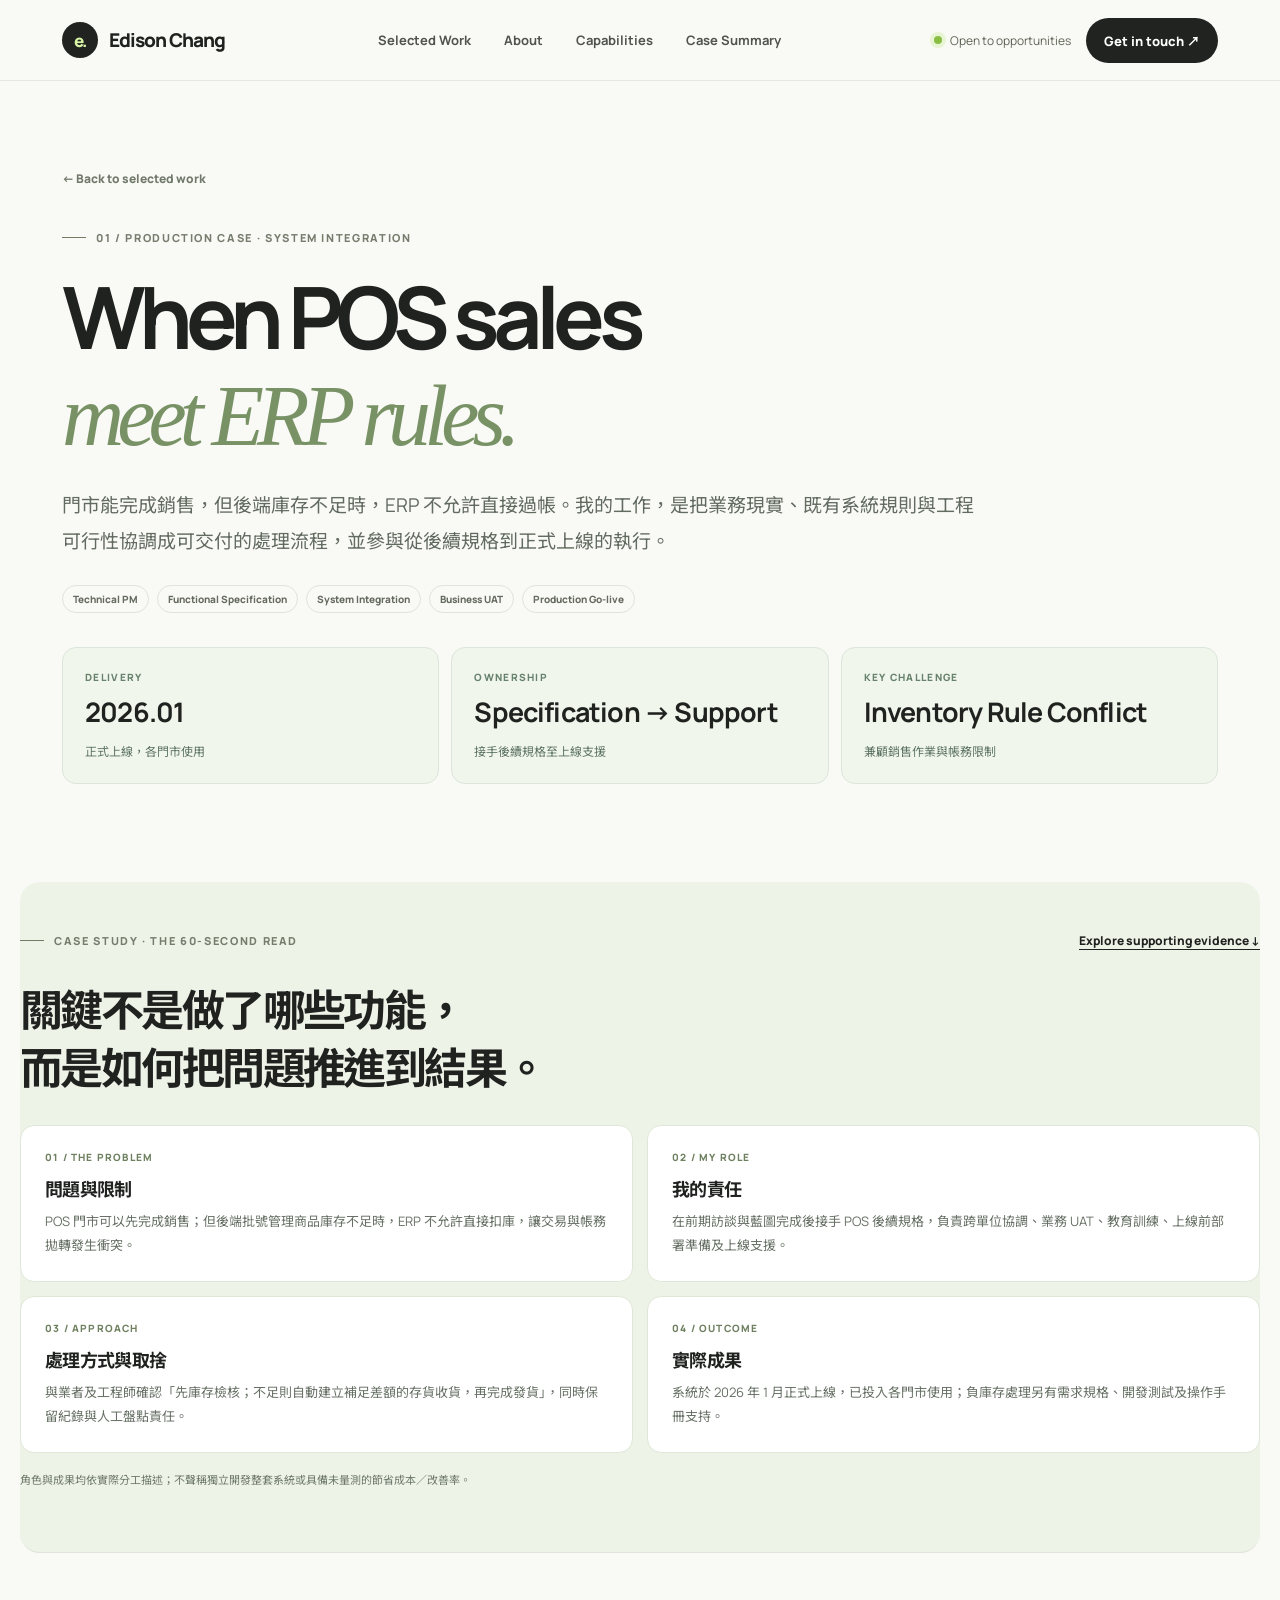
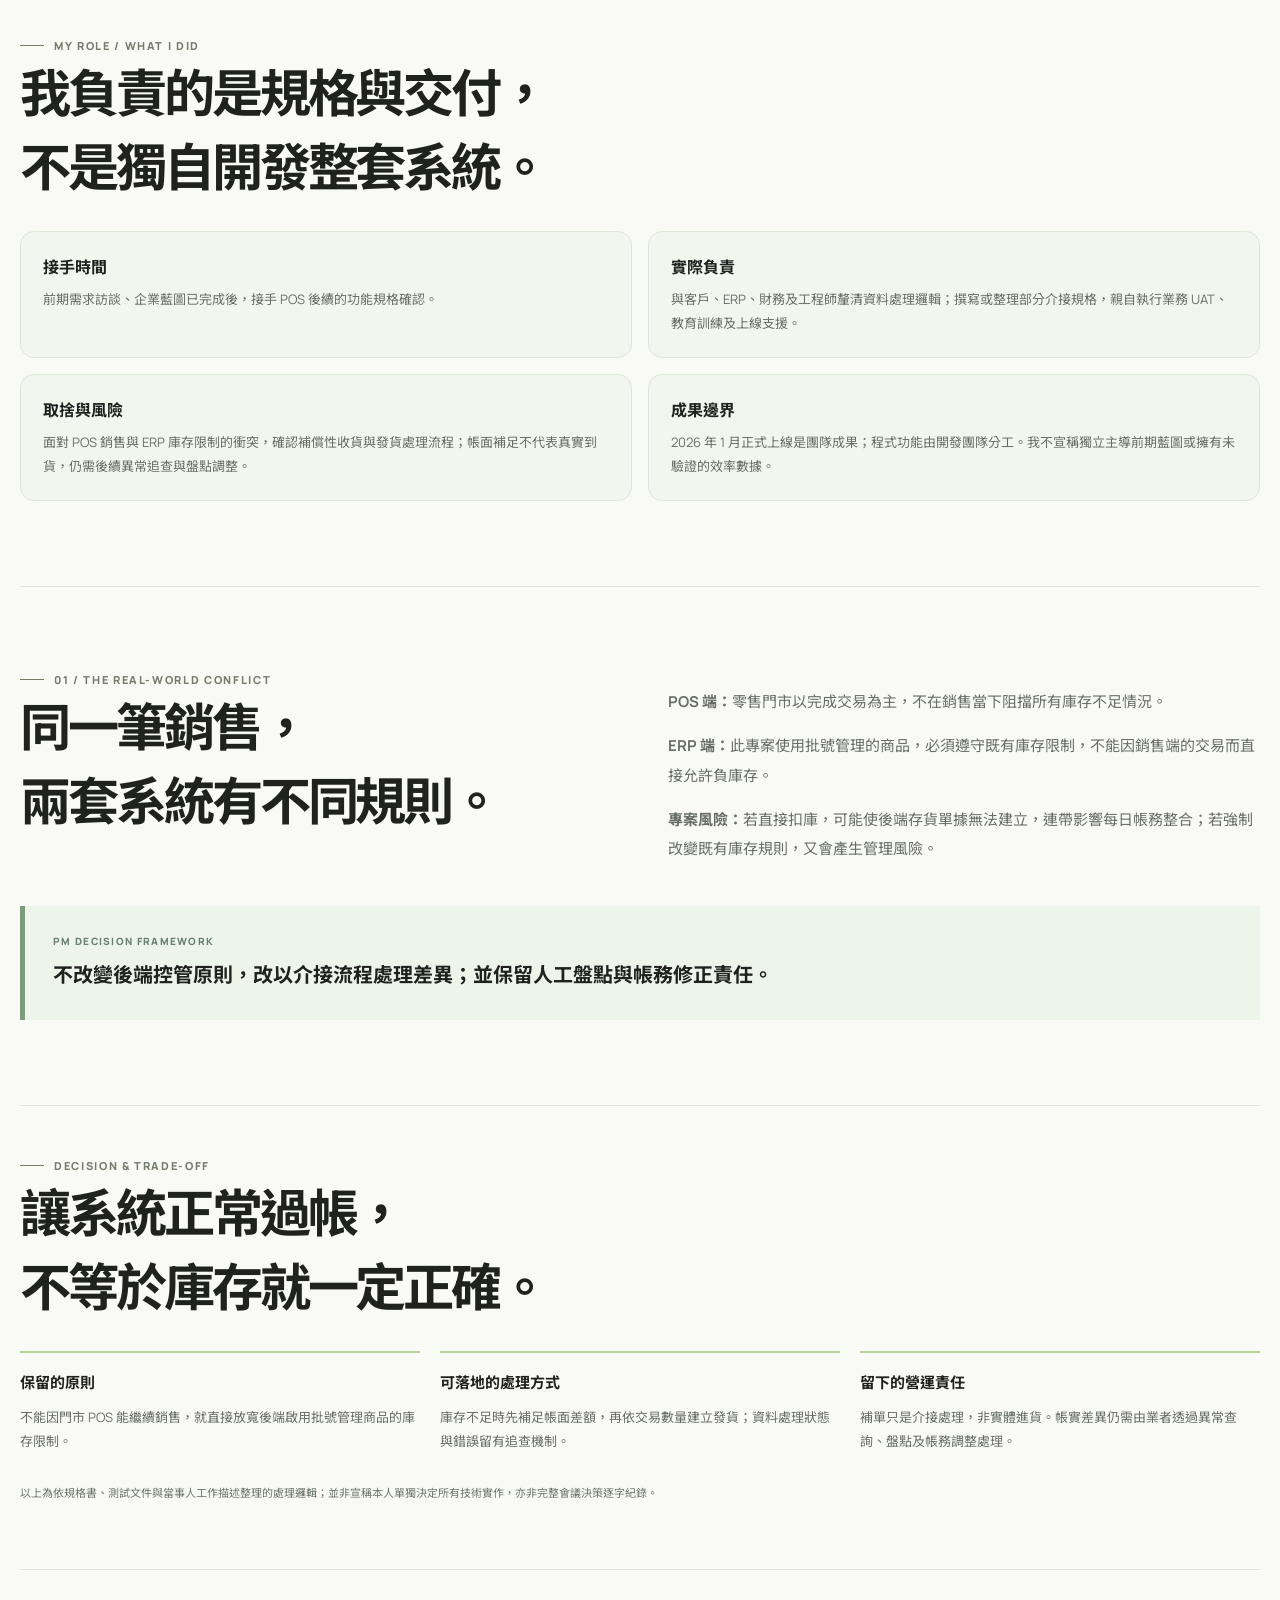
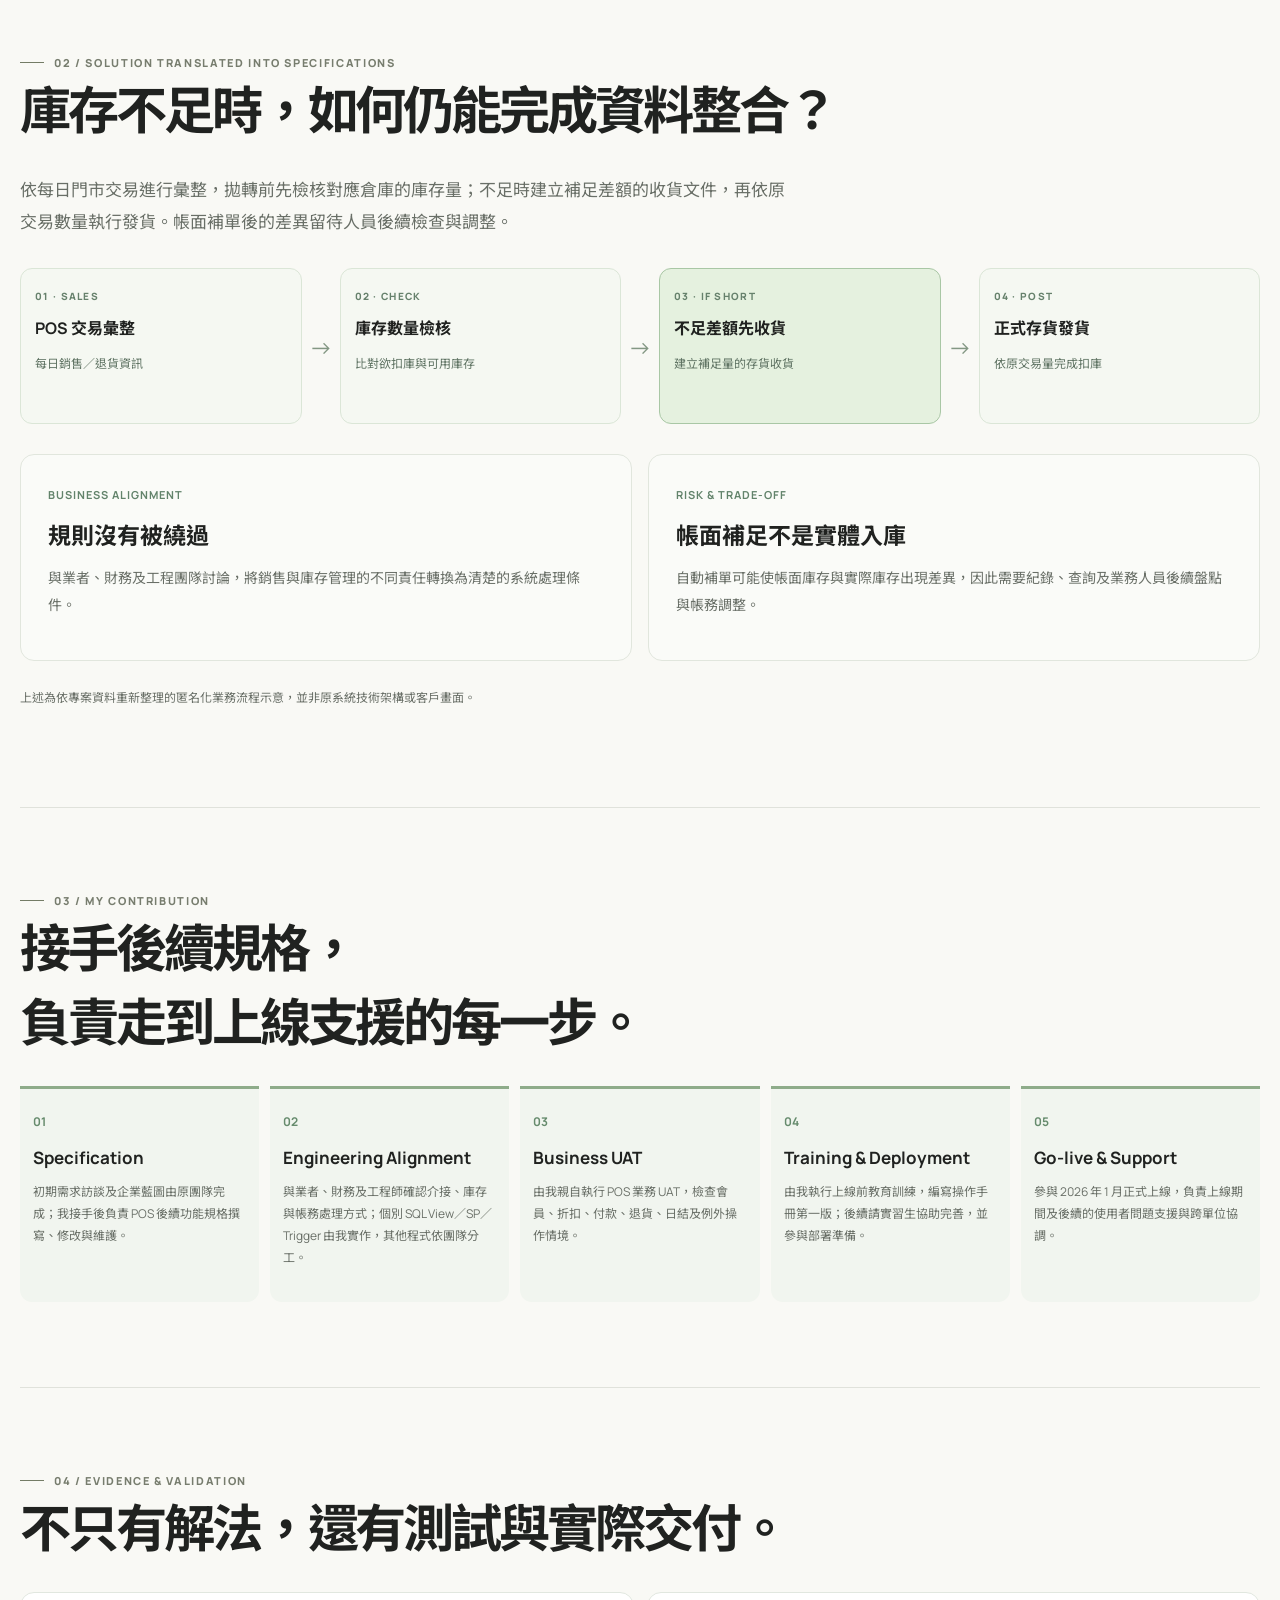
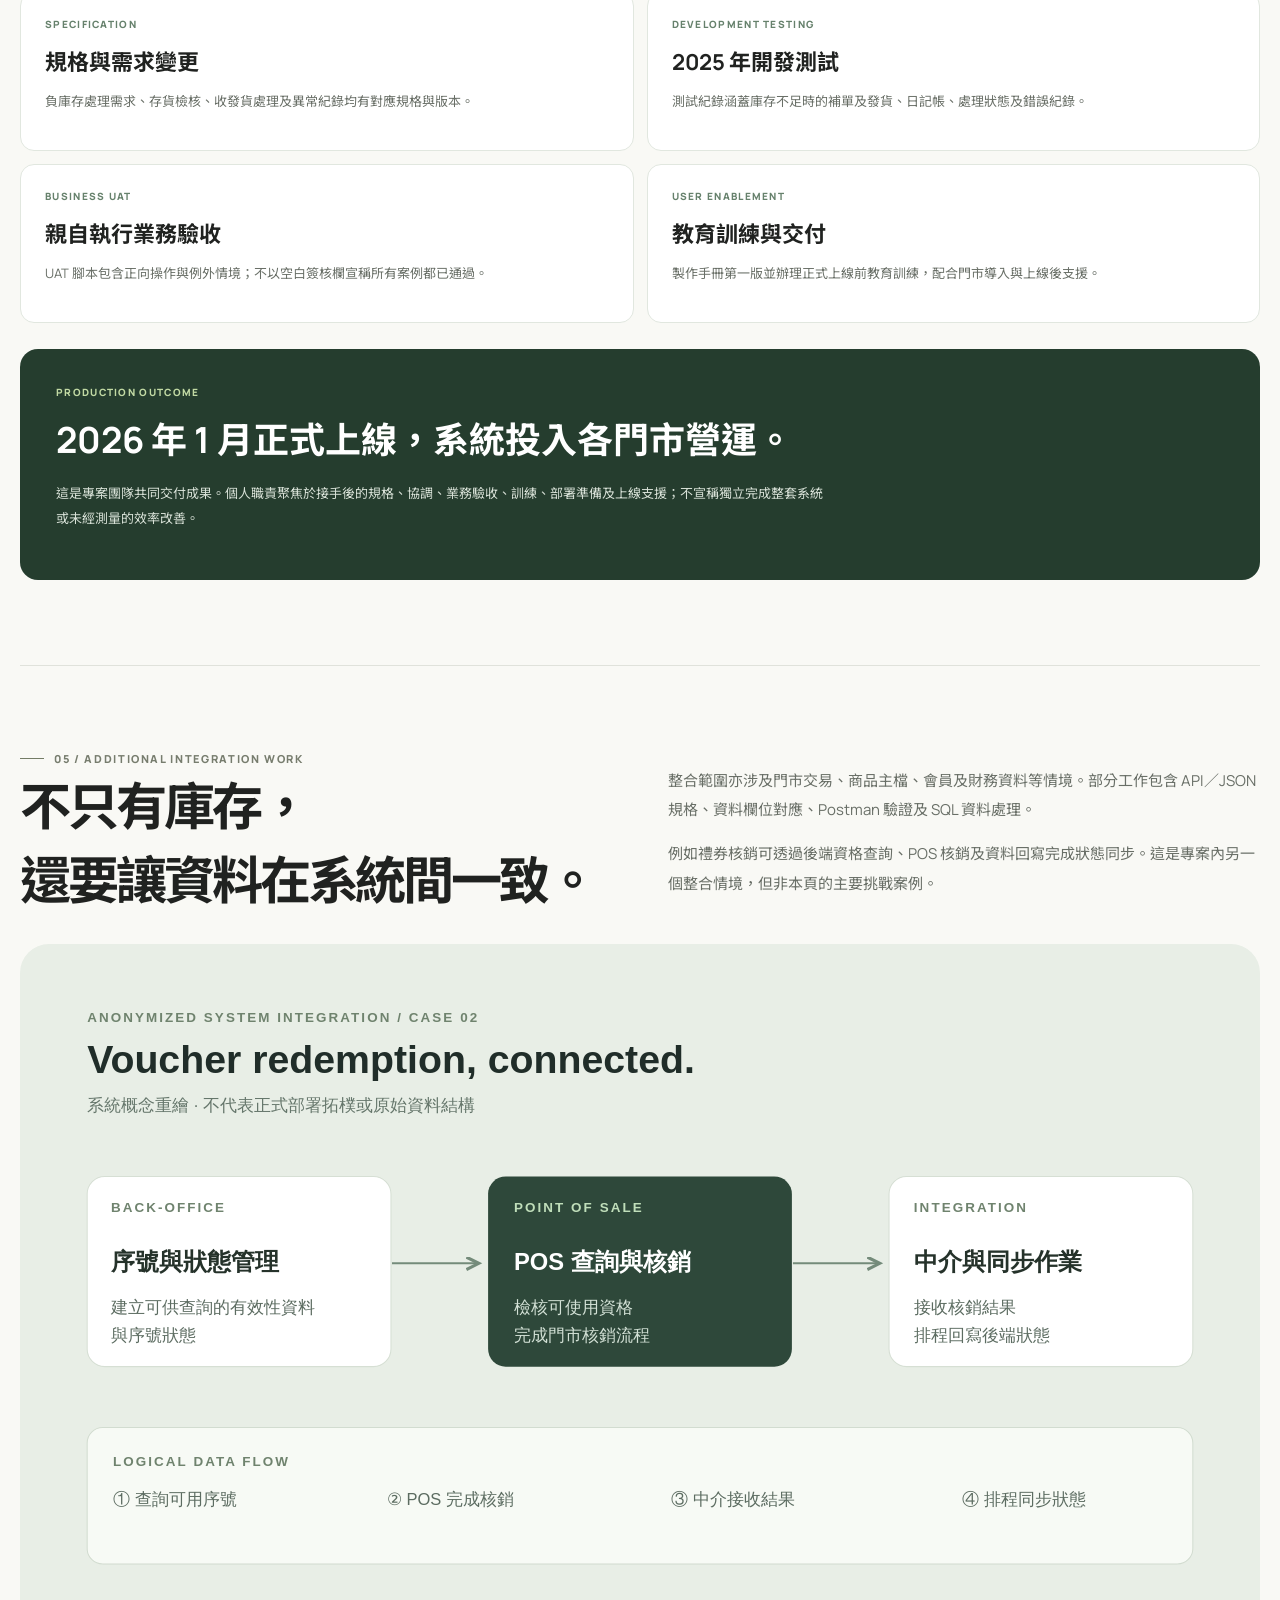
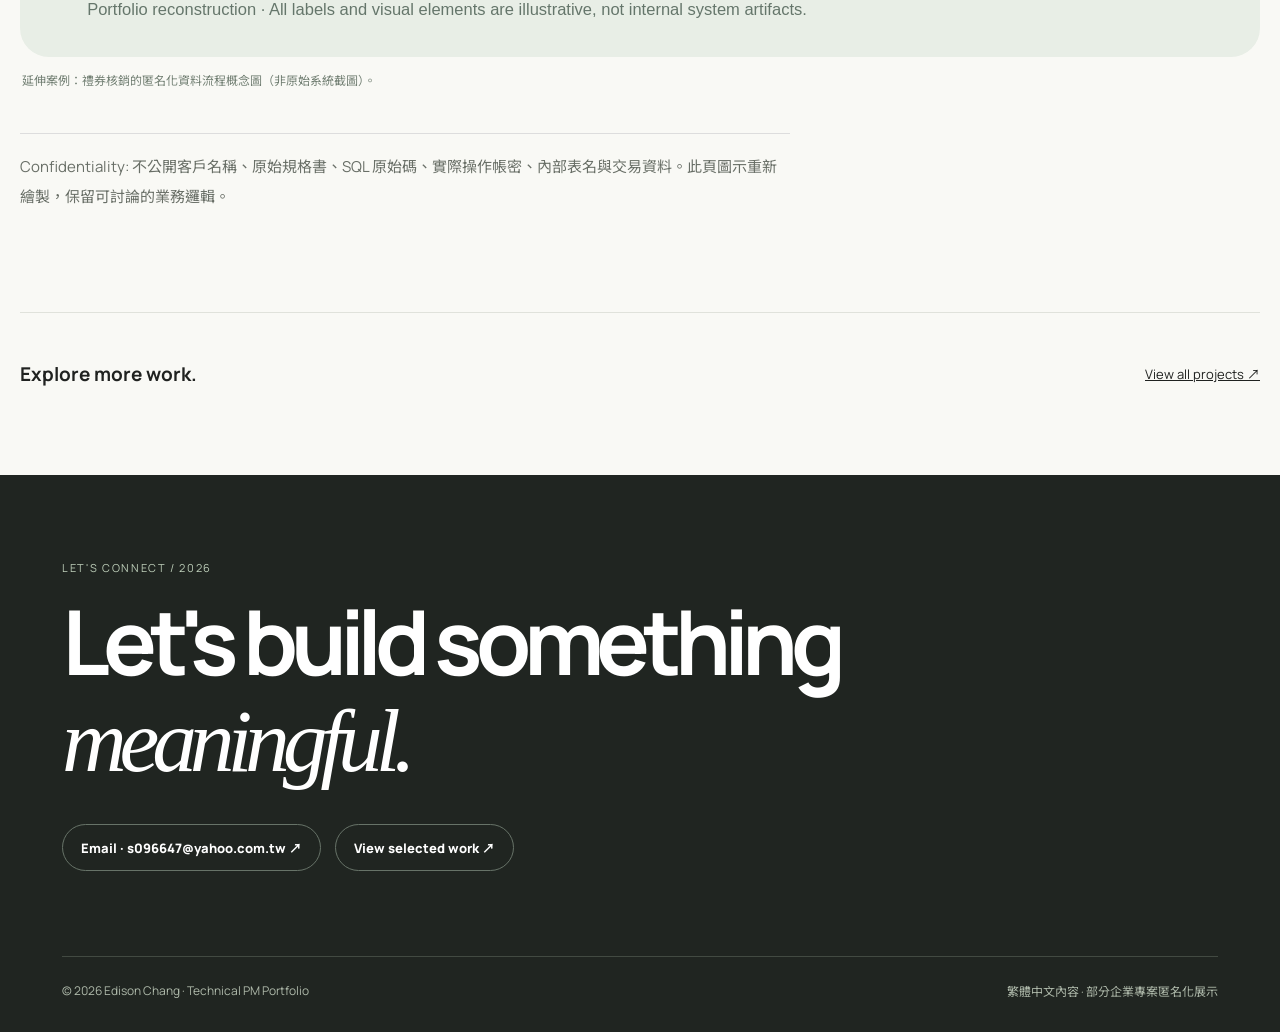
==== commit 647c50da: "Add files via upload Update portfolio  with complete resume and assets" ====
--- a/projects/voucher-system.html
+++ b/projects/voucher-system.html
@@ -1,4 +1,5 @@
 <!DOCTYPE html>
+
 <!DOCTYPE html>
 
 <html lang="zh-Hant"><head><meta charset="utf-8"/><meta content="width=device-width,initial-scale=1" name="viewport"/><meta content="Technical PM 專案案例：零售 POS 與 ERP 整合、負庫存規則衝突、功能規格、業務 UAT、教育訓練及正式上線。" name="description"/><title>POS &amp; Enterprise System Integration | Edison Chang</title><link href="../styles.css" rel="stylesheet"/></head><body><a class="skip-link" href="#main-content">跳至主要內容</a><header class="header"><div class="wrap nav"><a class="logo" href="../index.html"><span class="logo-mark">e.</span><span>Edison Chang</span></a><nav class="navlinks"><a href="../index.html#work">Selected Work</a><a href="../index.html#about">About</a><a href="../index.html#skills">Capabilities</a><a href="#executive-summary">Case Summary</a></nav><div class="nav-right"><span class="small-status"><i class="status-dot"></i>Open to opportunities</span><a class="btn" href="../index.html#contact">Get in touch ↗</a></div></div></header><main id="main-content">
@@ -18,7 +19,7 @@
 <article><span class="pm-kicker">03 / APPROACH</span><h3>處理方式與取捨</h3><p>與業者及工程師確認「先庫存檢核；不足則自動建立補足差額的存貨收貨，再完成發貨」，同時保留紀錄與人工盤點責任。</p></article>
 <article><span class="pm-kicker">04 / OUTCOME</span><h3>實際成果</h3><p>系統於 2026 年 1 月正式上線，已投入各門市使用；負庫存處理另有需求規格、開發測試及操作手冊支持。</p></article>
 </div><p class="pm-evidence-note">角色與成果均依實際分工描述；不聲稱獨立開發整套系統或具備未量測的節省成本／改善率。</p>
-</section>
+</section><section class="wrap case-section v20-role"><div class="overline">MY ROLE / WHAT I DID</div><h2>我負責的是規格與交付，<br/>不是獨自開發整套系統。</h2><div class="v20-role-grid"><article><strong>接手時間</strong><p>前期需求訪談、企業藍圖已完成後，接手 POS 後續的功能規格確認。</p></article><article><strong>實際負責</strong><p>與客戶、ERP、財務及工程師釐清資料處理邏輯；撰寫或整理部分介接規格，親自執行業務 UAT、教育訓練及上線支援。</p></article><article><strong>取捨與風險</strong><p>面對 POS 銷售與 ERP 庫存限制的衝突，確認補償性收貨與發貨處理流程；帳面補足不代表真實到貨，仍需後續異常追查與盤點調整。</p></article><article><strong>成果邊界</strong><p>2026 年 1 月正式上線是團隊成果；程式功能由開發團隊分工。我不宣稱獨立主導前期藍圖或擁有未驗證的效率數據。</p></article></div></section>
 <section class="wrap case-section v16-priority" id="deep-dive"><div class="overline">01 / The real-world conflict</div><div class="v16-split"><div><h2>同一筆銷售，<br/>兩套系統有不同規則。</h2></div><div><p><strong>POS 端：</strong>零售門市以完成交易為主，不在銷售當下阻擋所有庫存不足情況。</p><p><strong>ERP 端：</strong>此專案使用批號管理的商品，必須遵守既有庫存限制，不能因銷售端的交易而直接允許負庫存。</p><p><strong>專案風險：</strong>若直接扣庫，可能使後端存貨單據無法建立，連帶影響每日帳務整合；若強制改變既有庫存規則，又會產生管理風險。</p></div></div>
 <div class="v16-callout"><span>PM DECISION FRAMEWORK</span><strong>不改變後端控管原則，改以介接流程處理差異；並保留人工盤點與帳務修正責任。</strong></div></section><section class="wrap case-section pm-decision-section"><div class="overline">DECISION &amp; TRADE-OFF</div><h2>讓系統正常過帳，<br/>不等於庫存就一定正確。</h2><div class="pm-tradeoff"><div><strong>保留的原則</strong><p>不能因門市 POS 能繼續銷售，就直接放寬後端啟用批號管理商品的庫存限制。</p></div><div><strong>可落地的處理方式</strong><p>庫存不足時先補足帳面差額，再依交易數量建立發貨；資料處理狀態與錯誤留有追查機制。</p></div><div><strong>留下的營運責任</strong><p>補單只是介接處理，非實體進貨。帳實差異仍需由業者透過異常查詢、盤點及帳務調整處理。</p></div></div><p class="pm-fineprint">以上為依規格書、測試文件與當事人工作描述整理的處理邏輯；並非宣稱本人單獨決定所有技術實作，亦非完整會議決策逐字紀錄。</p></section>
 <section class="wrap case-section"><div class="overline">02 / Solution translated into specifications</div><h2>庫存不足時，如何仍能完成資料整合？</h2><p class="v15-lead">依每日門市交易進行彙整，拋轉前先檢核對應倉庫的庫存量；不足時建立補足差額的收貨文件，再依原交易數量執行發貨。帳面補單後的差異留待人員後續檢查與調整。</p>
--- a/styles.css
+++ b/styles.css
@@ -92,3 +92,153 @@
 
 /* Pending public contact confirmation */
 .pending-contact{opacity:.7;cursor:default;pointer-events:none;}
+
+/* MOBILE FIX 2026-10-20 VERIFIED: clean hero + vertical POS cover */
+@media (max-width: 760px) {
+  .wrap { padding-left: 22px; padding-right: 22px; }
+  .header .wrap { padding-left: 20px; padding-right: 20px; }
+  .nav { height: 67px; gap: 8px; }
+  .nav-right .btn { font-size: 12px; padding: 11px 14px; white-space: nowrap; }
+  .logo { font-size: 17px; gap: 7px; letter-spacing: -.055em; }
+  .logo-mark { width: 32px; height: 32px; flex: 0 0 32px; }
+  .intro { display: block; padding-top: 44px; padding-bottom: 40px; }
+  .overline { line-height: 1.55; font-size: 10px; letter-spacing: .10em; }
+  .overline:before { width: 18px; flex-shrink: 0; }
+  .hero-title { font-size: clamp(36px, 9.3vw, 52px); line-height: 1.12; letter-spacing: -.075em; margin: 24px 0 23px; }
+  .hero-title .mint { max-width: 100%; }
+  .hero-copy { font-size: 14px; line-height: 1.85; }
+  .hero-aside { padding-top: 19px; gap: 16px; }
+  .hero-aside p { font-size: 11px; line-height: 1.7; max-width: none; }
+  .hero-cta { gap: 9px; }
+  .hero-cta .btn { font-size: 12px; padding: 13px 15px; }
+  .section { padding-bottom: 66px; }
+  .project-grid { gap: 38px; }
+  .project.main .project-art { height: 355px; }
+  .art-voucher .flow-poster,
+  .project.main .art-voucher .flow-poster {
+    position: absolute;
+    inset: 53px 15px 16px !important;
+    width: auto !important;
+    height: auto;
+    max-width: none !important;
+    transform: none !important;
+    display: flex;
+    flex-direction: column;
+    align-items: flex-start;
+    justify-content: center;
+    gap: 13px;
+    padding: 20px 18px !important;
+    background: rgba(255,255,255,.90);
+    box-shadow: 0 10px 22px rgba(0,0,0,.07);
+    overflow: hidden;
+  }
+  .art-voucher .v16-card-label,
+  .art-voucher .v16-card-foot { position: static; font-size: 9px; line-height: 1.5; letter-spacing: .055em; }
+  .art-voucher .v16-pos-card-title {
+    position: static;
+    font-size: clamp(27px, 7.2vw, 36px);
+    line-height: 1.08;
+    margin: 0;
+    letter-spacing: -.055em;
+  }
+  .art-voucher .v16-pos-card-diagram { display: flex; gap: 7px; align-items: center; flex-wrap: wrap; margin: 0; }
+  .art-voucher .v16-pos-card-diagram span { font-size: 9px; white-space: nowrap; }
+  .art-voucher .v16-pos-card-diagram span:nth-child(odd) { padding: 8px 7px; }
+  .project.main .project-meta { padding: 0 2px; }
+  .project.main h3 { font-size: 20px; letter-spacing: -.045em; }
+  .project p { font-size: 13px; line-height: 1.75; }
+}
+@media (max-width: 390px) {
+  .wrap { padding-left: 19px; padding-right: 19px; }
+  .intro { padding-top: 37px; }
+  .hero-title { font-size: clamp(35px, 9.4vw, 41px); }
+  .nav-right .btn { padding: 10px 11px; font-size: 11px; }
+  .project.main .project-art { height: 350px; }
+  .art-voucher .flow-poster { inset: 52px 12px 13px !important; padding: 16px 14px !important; gap: 11px; }
+  .art-voucher .v16-pos-card-title { font-size: 27px; }
+}
+
+
+/* Resume addition — simple English and Chinese-first copy */
+.pm-resume-section .section-title em{font-family:Georgia,serif;font-weight:400;color:#7b946e}
+.pm-resume-top{display:grid;grid-template-columns:1.25fr .75fr;gap:46px;align-items:start}
+.pm-resume-top .copy{max-width:650px;margin:0}
+.pm-resume-note{background:#edf2e8;padding:28px;border-radius:18px;display:flex;align-items:flex-start;flex-direction:column;gap:15px}
+.pm-resume-note>span,.resume-eyebrow{color:#69845c;font-size:10px;font-weight:800;letter-spacing:.12em}
+.pm-resume-note strong{font-size:19px;line-height:1.45;letter-spacing:-.03em}
+.pm-resume-note p{font-size:12px;line-height:1.8;color:#64705f;margin:0}
+.pm-resume-note .btn{margin-top:3px}
+.pm-resume-timeline{margin-top:32px;border-top:1px solid #dbe0d5}
+.pm-resume-timeline>div{display:grid;grid-template-columns:180px 1fr;gap:30px;padding:21px 0;border-bottom:1px solid #dbe0d5}
+.pm-resume-timeline time{font-size:12px;font-weight:700;color:#7e8d77}
+.pm-resume-timeline strong{font-size:17px}
+.pm-resume-timeline p{color:#6b7468;font-size:13px;line-height:1.8;margin:7px 0 0}
+.pm-resume-fineprint{font-size:11px;color:#8a9285;line-height:1.8;margin-top:18px}
+.public-resume{padding-top:50px;padding-bottom:100px;max-width:1100px}
+.resume-actions{display:flex;justify-content:space-between;align-items:center;gap:16px}
+.resume-heading{padding:68px 0 48px;border-bottom:1px solid #d7dcd1}
+.resume-heading h1{font-size:clamp(44px,6vw,76px);line-height:1.15;letter-spacing:-.07em;margin:20px 0 10px}
+.resume-heading h1 span{font-weight:500;font-size:.54em;letter-spacing:-.035em;white-space:nowrap}
+.resume-heading>p{font-size:17px;color:#647060;margin:0}
+.resume-contacts{display:flex;gap:13px 23px;flex-wrap:wrap;margin-top:30px;color:#53644d;font-size:13px}
+.resume-contacts a{text-decoration:underline;text-underline-offset:3px}
+.resume-block{display:grid;grid-template-columns:195px 1fr;gap:34px;border-bottom:1px solid #d9ded3;padding:39px 0}
+.resume-block>h2{font-size:13px;text-transform:uppercase;letter-spacing:.06em;margin:7px 0;color:#667c58}
+.resume-block p{font-size:14px;line-height:1.85;color:#606d5f;margin:0 0 13px}
+.resume-record{display:grid;grid-template-columns:135px 1fr;gap:22px;padding:0 0 27px;margin-bottom:27px;border-bottom:1px solid #e4e8e0}
+.resume-record:last-child{padding:0;margin:0;border:0}
+.resume-date{color:#879183;font-size:12px;line-height:1.6}
+.resume-record h3{font-size:17px;line-height:1.5;margin:0 0 11px}
+.resume-record h3 span{font-weight:500;color:#647361}
+.resume-projects{display:grid;grid-template-columns:repeat(3,minmax(0,1fr));gap:13px}
+.resume-projects article{background:#eff3eb;border:1px solid #e1e6db;border-radius:13px;padding:19px;min-width:0}
+.resume-projects h3{font-size:17px;line-height:1.4;margin:15px 0 10px}
+.resume-projects p{font-size:12px;line-height:1.8}
+.resume-projects a{color:#365c3c;font-size:12px;font-weight:800;text-decoration:underline}
+.resume-last{display:grid;grid-template-columns:1fr 1fr;gap:28px}
+.resume-last h3{font-size:16px;margin:0 0 10px}
+.resume-last h3:not(:first-child){margin-top:22px}
+.resume-disclosure{font-size:11px;line-height:1.8;color:#818b7e;margin-top:18px}
+.resume-end{display:flex;gap:12px;flex-wrap:wrap;margin-top:30px}
+.resume-footer{padding:0 0 20px;margin-top:0}
+.resume-footer .footer-row{margin-top:0;border:0}
+@media(max-width:760px){.pm-resume-top{grid-template-columns:1fr;gap:24px}.pm-resume-note{padding:22px}.pm-resume-timeline>div{grid-template-columns:1fr;gap:7px}.public-resume{padding-top:24px;padding-bottom:65px}.resume-heading{padding:44px 0 30px}.resume-heading h1{font-size:clamp(37px,9vw,56px)}.resume-block{grid-template-columns:1fr;gap:13px;padding:30px 0}.resume-record{grid-template-columns:1fr;gap:8px}.resume-projects,.resume-last{grid-template-columns:1fr}.resume-actions>.btn{font-size:11px;padding:11px 13px}.resume-contacts{gap:10px 17px}}
+@media print{.header,.skip-link,.resume-actions,.resume-end,.resume-footer,.resume-projects a{display:none!important}body{background:white!important;font-size:10pt;color:#202820}.public-resume{padding:0!important;max-width:none}.resume-heading{padding:0 0 16px}.resume-heading h1{font-size:29pt;margin:12px 0 6px}.resume-heading>p{font-size:11pt}.resume-contacts{margin-top:12px}.resume-block{grid-template-columns:120px 1fr;gap:18px;padding:16px 0;break-inside:avoid}.resume-record{grid-template-columns:100px 1fr;gap:12px;margin-bottom:11px;padding-bottom:11px;break-inside:avoid}.resume-record h3{font-size:11pt;margin-bottom:5px}.resume-block p{font-size:9pt;line-height:1.58;margin:0 0 5px}.resume-projects{grid-template-columns:repeat(3,1fr);gap:8px}.resume-projects article{padding:10px;break-inside:avoid}.resume-projects h3{font-size:10pt;margin:8px 0 5px}.resume-projects p{font-size:8pt}.resume-last{grid-template-columns:1fr 1fr}.resume-disclosure{margin-top:10px;font-size:8pt}@page{size:A4;margin:16mm 17mm}}
+
+/* V20: readable mobile hero, card, and complete resume */
+.v20-quick-evidence{padding-top:12px;padding-bottom:44px}
+.v20-quick-evidence h2{font-size:clamp(26px,3.1vw,36px);line-height:1.3}
+.v20-role-grid{display:grid;grid-template-columns:repeat(2,minmax(0,1fr));gap:16px;margin-top:28px}
+.v20-role-grid article{background:#f2f6ef;border:1px solid #dce7d7;padding:22px;border-radius:14px;min-width:0}
+.v20-role-grid strong{font-size:16px}.v20-role-grid p{font-size:13px;line-height:1.8;margin:10px 0 0}
+@media(max-width:760px){
+  .v20-quick-evidence{padding-top:0;padding-bottom:40px}
+  .intro{padding-top:38px;padding-bottom:28px}
+  .hero-title{font-size:clamp(35px,9vw,51px);line-height:1.15;letter-spacing:-.065em}
+  .hero-copy{font-size:14px;line-height:1.8}
+  .hero-aside{padding-top:16px}
+  .v20-role-grid{grid-template-columns:1fr;gap:10px}
+  .v20-role-grid article{padding:19px}
+  .project.main .project-art.art-voucher{height:370px}
+  .project.main .art-voucher .flow-poster{position:absolute!important;inset:59px 15px 15px!important;width:auto!important;height:auto!important;transform:none!important;background:rgba(255,255,255,.95)!important;border-radius:15px!important;padding:17px!important;display:flex!important;flex-direction:column!important;align-items:flex-start!important;justify-content:center!important;gap:12px!important;overflow:visible!important;box-shadow:none!important}
+  .art-voucher .v16-pos-card-title{font-size:clamp(25px,7vw,35px)!important;line-height:1.13!important;margin:0!important;max-width:100%;overflow-wrap:normal!important}
+  .art-voucher .v16-pos-card-diagram{display:flex!important;align-items:center!important;flex-wrap:wrap!important;gap:6px!important;margin:0!important}
+  .art-voucher .v16-pos-card-diagram span{font-size:9px!important;line-height:1.5!important}
+  .art-voucher .v16-card-foot{font-size:10px!important;line-height:1.55!important}
+  .project.main h3{font-size:20px;line-height:1.35}
+  .resume-records .resume-record{grid-template-columns:1fr!important;gap:7px!important}
+  .resume-record h3{overflow-wrap:anywhere}
+}
+@media(max-width:390px){.project.main .project-art.art-voucher{height:390px}.project.main .art-voucher .flow-poster{inset:58px 11px 12px!important;padding:14px!important}.art-voucher .v16-pos-card-title{font-size:26px!important}}
+
+/* V21 — homepage complete career timeline */
+.pm-resume-timeline .timeline-row{min-width:0}
+.pm-resume-timeline .timeline-compact{padding-top:15px;padding-bottom:15px}
+.pm-resume-timeline .timeline-compact strong{font-size:15px}
+.pm-resume-timeline .timeline-compact p{font-size:12px;margin-top:4px}
+@media(max-width:760px){
+  .pm-resume-timeline .timeline-row{grid-template-columns:1fr;gap:7px;padding:17px 0}
+  .pm-resume-timeline .timeline-row time{font-size:11px}
+  .pm-resume-timeline .timeline-row strong{font-size:15px;line-height:1.45}
+  .pm-resume-timeline .timeline-row p{font-size:12px;line-height:1.75;margin-top:5px}
+}
